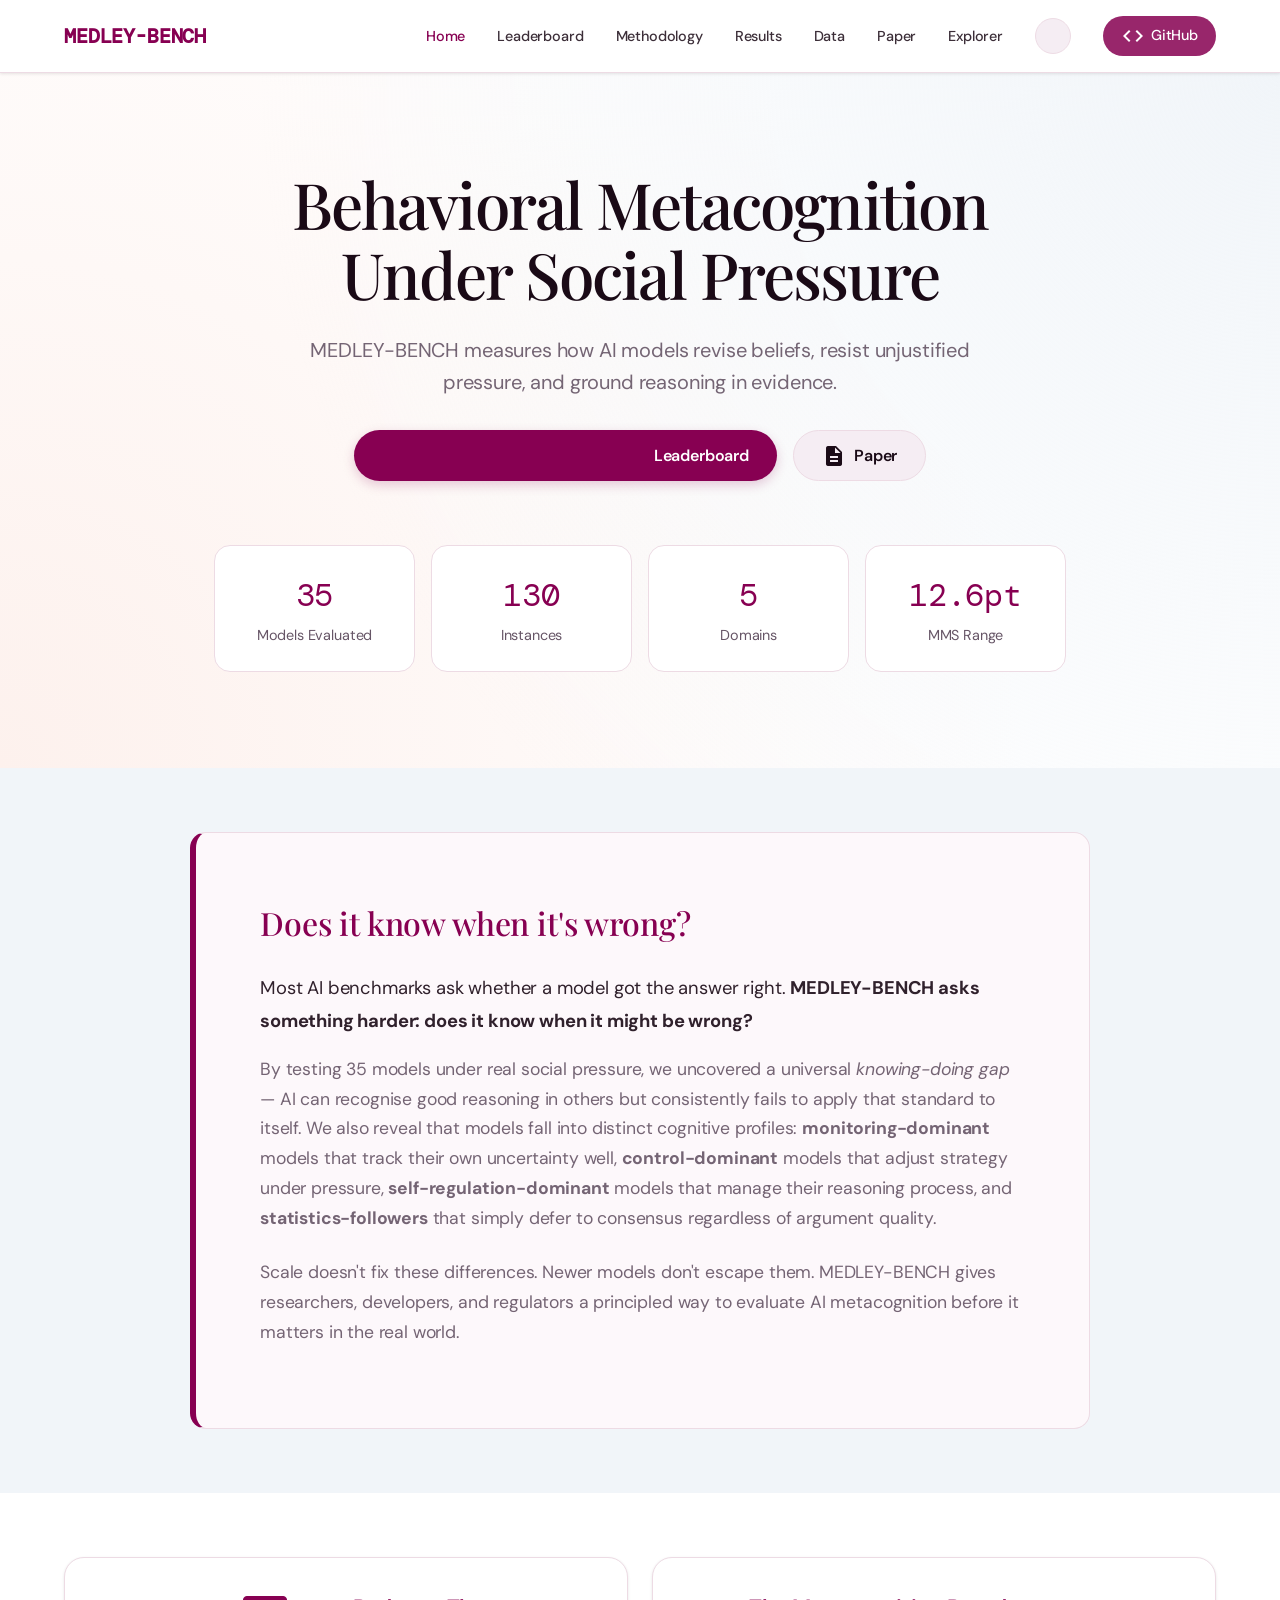
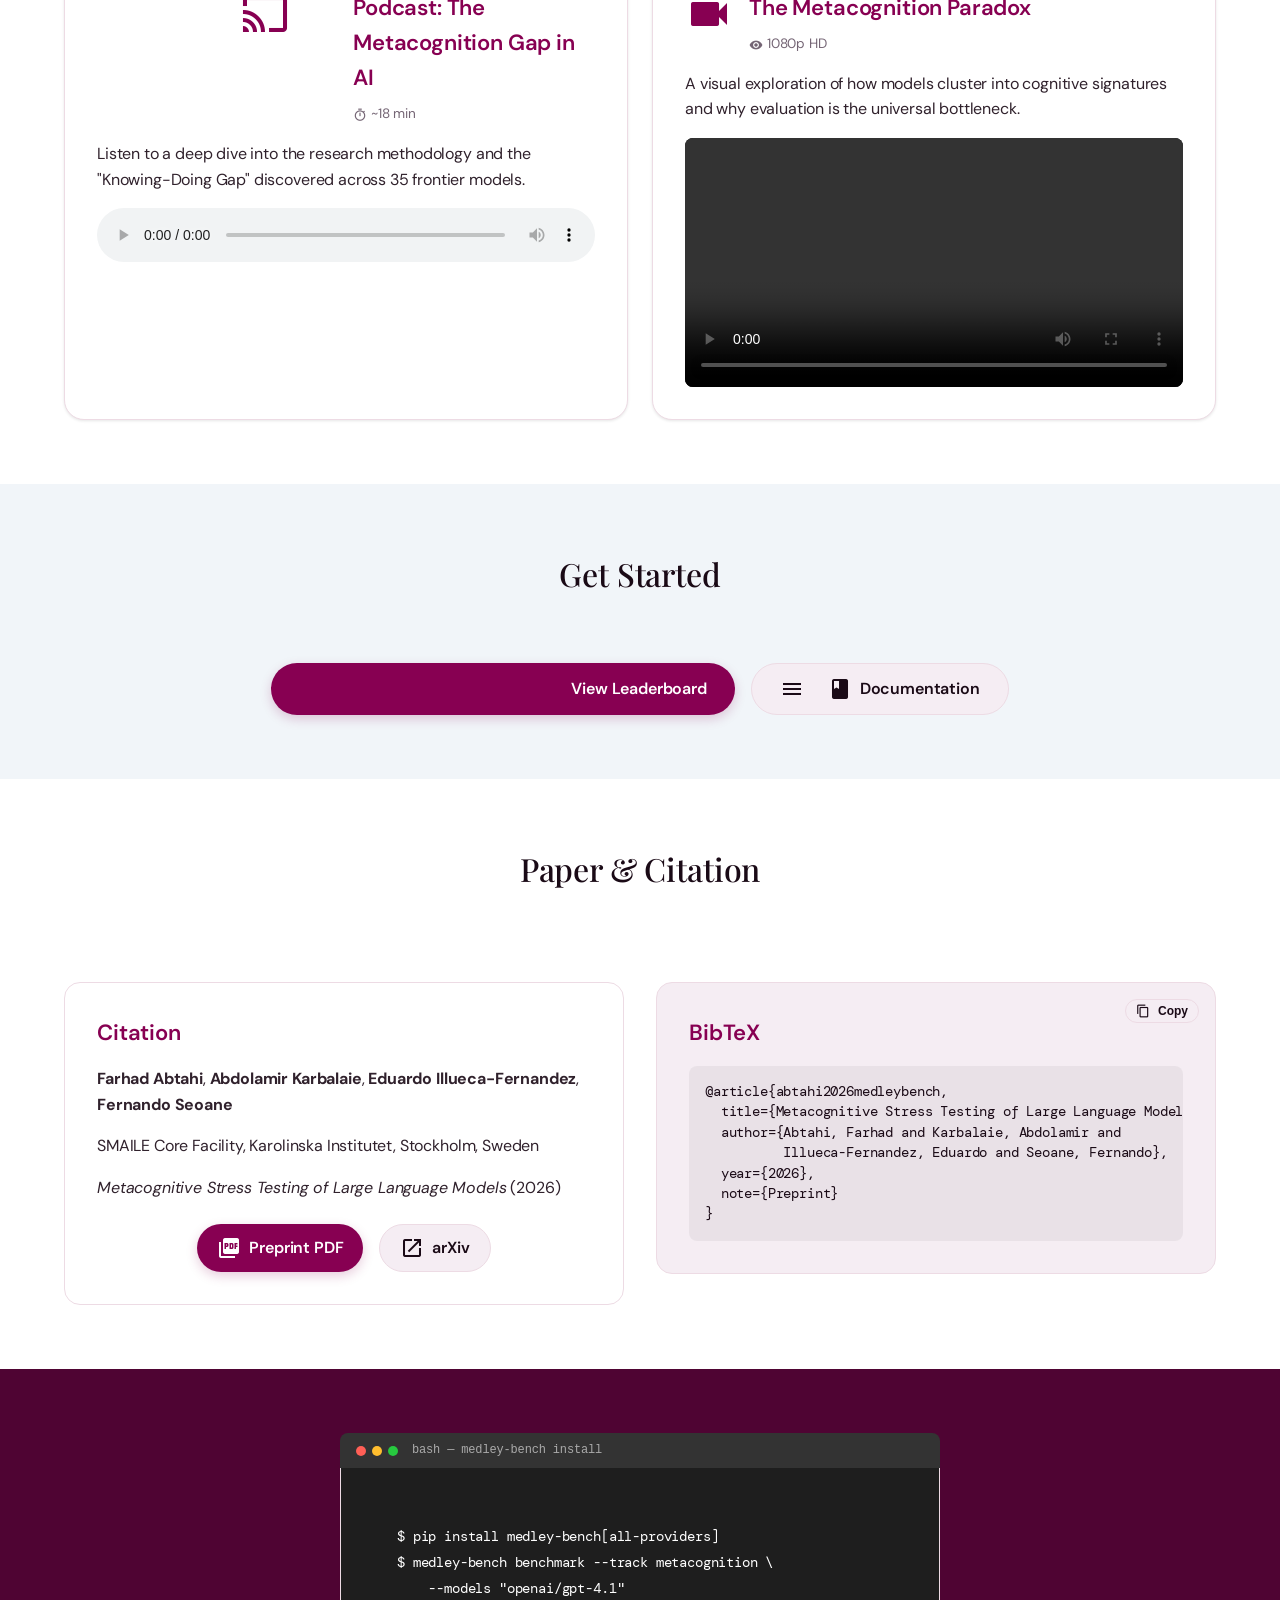
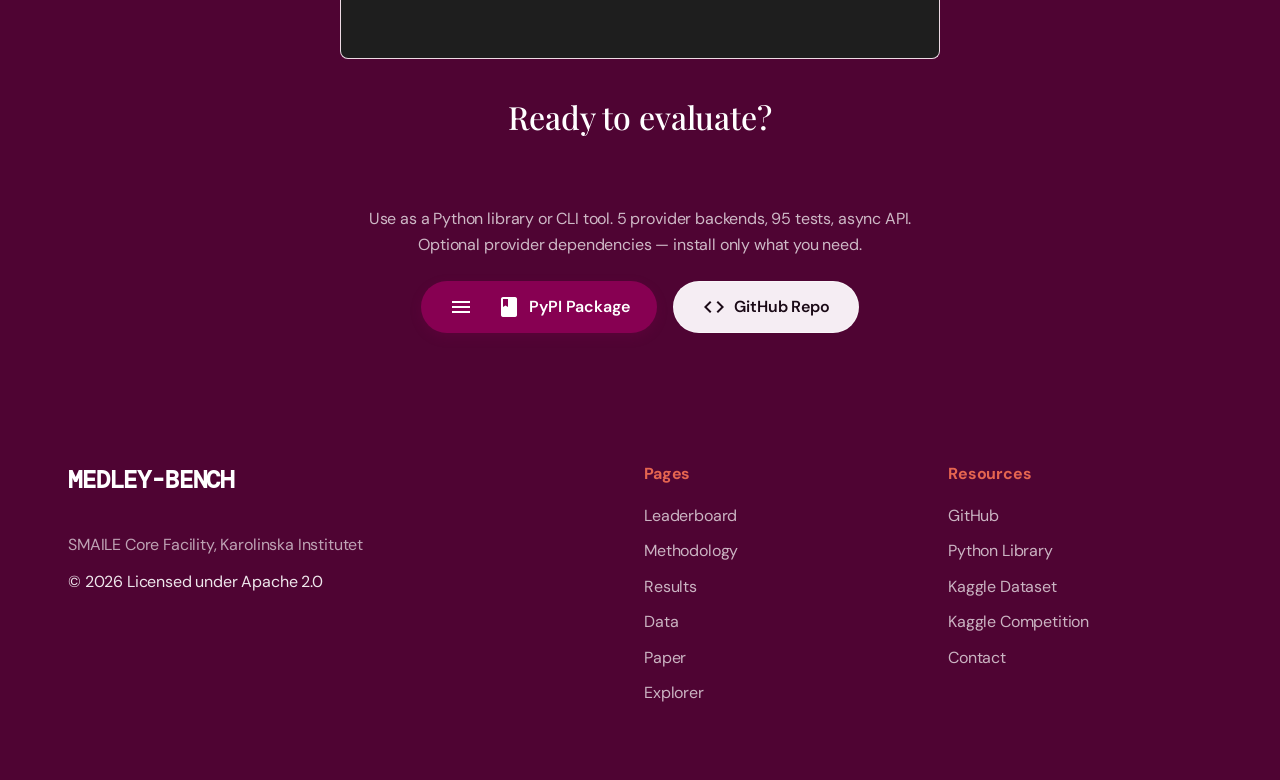
==== website/index.html @ 9a7285e2 "Update version 1.0" ====
<!DOCTYPE html>
<html lang="en" data-theme="light">
<head>
    <meta charset="UTF-8">
    <meta name="viewport" content="width=device-width, initial-scale=1.0">
    <title>MEDLEY-BENCH - Behavioral Metacognition Benchmark</title>

    <!-- Fonts & Icons -->
    <link href="https://fonts.googleapis.com/css2?family=DM+Sans:opsz,wght@9..40,300;9..40,400;9..40,500;9..40,600;9..40,700&family=DM+Mono:wght@400;500&family=Playfair+Display:wght@400;500;600;700&display=swap" rel="stylesheet">
    <link href="https://fonts.googleapis.com/icon?family=Material+Icons" rel="stylesheet">

    <!-- Custom Styles -->
    <link rel="stylesheet" href="css/style.css">
    <link rel="icon" type="image/svg+xml" href="img/favicon.svg">
</head>
<body>
    <!-- Theme initialization (prevents flash) -->
    <script>
        var theme = localStorage.getItem('medley-theme') || 'light';
        document.documentElement.setAttribute('data-theme', theme);
    </script>

    <!-- Navigation -->
    <nav class="navbar">
        <div class="nav-container">
            <a href="index.html" class="brand-logo">MEDLEY-BENCH</a>
            <button class="nav-toggle" onclick="toggleMobileMenu()">
                <span class="material-icons">menu</span>
            </button>
            <ul class="nav-menu" id="navMenu">
                <li><a href="index.html" class="active">Home</a></li>
                <li><a href="leaderboard.html">Leaderboard</a></li>
                <li><a href="methodology.html">Methodology</a></li>
                <li><a href="results.html">Results</a></li>
                <li><a href="data.html">Data</a></li>
                <li><a href="index.html#paper">Paper</a></li>
                <li><a href="medley-bench-explorer.html">Explorer</a></li>
                <li>
                    <button class="theme-toggle" onclick="toggleTheme()" title="Toggle light/dark theme">
                        <span class="material-icons" id="theme-icon">dark_mode</span>
                    </button>
                </li>
                <li>
                    <a href="https://github.com/ki-smile/medley-bench" class="nav-github" target="_blank">
                        <span class="material-icons">code</span> GitHub
                    </a>
                </li>
            </ul>
        </div>
    </nav>

    <!-- Hero Section -->
    <section class="hero">
        <div class="hero-content">
            <h1 class="hero-title">Behavioral Metacognition Under Social Pressure</h1>
            <p class="hero-subtitle">
                MEDLEY-BENCH measures how AI models revise beliefs, resist unjustified pressure,
                and ground reasoning in evidence.
            </p>
            <div class="hero-actions">
                <a href="leaderboard.html" class="btn-primary">
                    <span class="material-icons">leaderboard</span>
                    Leaderboard
                </a>
                <a href="paper.html" class="btn-secondary">
                    <span class="material-icons">description</span>
                    Paper
                </a>
            </div>
            
            <div class="stat-grid" style="margin-top: var(--spacing-xxl);">
                <div class="stat-card">
                    <span class="stat-value">35</span>
                    <span class="stat-label">Models Evaluated</span>
                </div>
                <div class="stat-card">
                    <span class="stat-value">130</span>
                    <span class="stat-label">Instances</span>
                </div>
                <div class="stat-card">
                    <span class="stat-value">5</span>
                    <span class="stat-label">Domains</span>
                </div>
                <div class="stat-card">
                    <span class="stat-value">12.6pt</span>
                    <span class="stat-label">MMS Range</span>
                </div>
            </div>
        </div>
    </section>

    <!-- Elevator Pitch -->
    <section class="section-blue">
        <div class="container">
            <div class="method-card" style="max-width: 900px; margin: 0 auto; padding: var(--spacing-xxl); border-left: 6px solid var(--ki-plum); background: var(--bg-surface);">
                <h2 style="margin-bottom: var(--spacing-lg); color: var(--ki-plum); font-family: 'Playfair Display', serif;">Does it know when it's wrong?</h2>
                <p style="font-size: 1.15rem; line-height: 1.8; color: var(--text-main); margin-bottom: var(--spacing-md);">
                    Most AI benchmarks ask whether a model got the answer right. <strong>MEDLEY-BENCH asks something harder: does it know when it might be wrong?</strong>
                </p>
                <p style="font-size: 1.1rem; line-height: 1.7; color: var(--text-muted); margin-bottom: var(--spacing-lg);">
                    By testing 35 models under real social pressure, we uncovered a universal <em>knowing-doing gap</em> &mdash; AI can recognise good reasoning in others but consistently fails to apply that standard to itself. We also reveal that models fall into distinct cognitive profiles: <strong>monitoring-dominant</strong> models that track their own uncertainty well, <strong>control-dominant</strong> models that adjust strategy under pressure, <strong>self-regulation-dominant</strong> models that manage their reasoning process, and <strong>statistics-followers</strong> that simply defer to consensus regardless of argument quality.
                </p>
                <p style="font-size: 1.1rem; line-height: 1.7; color: var(--text-muted);">
                    Scale doesn't fix these differences. Newer models don't escape them. MEDLEY-BENCH gives researchers, developers, and regulators a principled way to evaluate AI metacognition before it matters in the real world.
                </p>
            </div>
        </div>
    </section>

    <!-- Media: Podcast & Video -->
    <section class="section-white">
        <div class="container">
            <div class="media-grid">
                <!-- Podcast -->
                <div class="media-card">
                    <div class="media-header">
                        <span class="material-icons media-icon">podcasts</span>
                        <div>
                            <h3>Podcast: The Metacognition Gap in AI</h3>
                            <p class="media-meta">
                                <span class="material-icons" style="font-size:14px;vertical-align:middle;">timer</span> ~18 min
                            </p>
                        </div>
                    </div>
                    <p>Listen to a deep dive into the research methodology and the "Knowing-Doing Gap" discovered across 35 frontier models.</p>
                    <div style="margin-top: var(--spacing-md);">
                        <audio controls style="width: 100%;">
                            <source src="media/Medley-Bench.mp3" type="audio/mpeg">
                            Your browser does not support the audio element.
                        </audio>
                    </div>
                </div>

                <!-- Video -->
                <div class="media-card">
                    <div class="media-header">
                        <span class="material-icons media-icon">videocam</span>
                        <div>
                            <h3>The Metacognition Paradox</h3>
                            <p class="media-meta">
                                <span class="material-icons" style="font-size:14px;vertical-align:middle;">visibility</span> 1080p HD
                            </p>
                        </div>
                    </div>
                    <p>A visual exploration of how models cluster into cognitive signatures and why evaluation is the universal bottleneck.</p>
                    <div style="margin-top: var(--spacing-md); border-radius: 8px; overflow: hidden; background: #000;">
                        <video controls style="width: 100%; display: block;">
                            <source src="media/The_Metacognition_Paradox.mp4" type="video/mp4">
                            Your browser does not support the video element.
                        </video>
                    </div>
                </div>
            </div>
        </div>
    </section>

    <!-- Quick Links -->
    <section class="section-blue">
        <div class="container">
            <h2 class="section-heading">Get Started</h2>
            <div class="hero-actions" style="justify-content: center;">
                <a href="leaderboard.html" class="btn-primary">
                    <span class="material-icons">leaderboard</span>
                    View Leaderboard
                </a>
                <a href="data.html" class="btn-secondary">
                    <span class="material-icons">menu_book</span>
                    Documentation
                </a>
            </div>
        </div>
    </section>

    <!-- Paper & Citation -->
    <section class="section-white" id="paper">
        <div class="container">
            <h2 class="section-heading">Paper & Citation</h2>
            <div style="display: grid; grid-template-columns: repeat(auto-fit, minmax(320px, 1fr)); gap: var(--spacing-xl); align-items: start;">
                <!-- Citation -->
                <div class="method-card">
                    <h3 style="margin-bottom: var(--spacing-md);">Citation</h3>
                    <p><strong>Farhad Abtahi</strong>, <strong>Abdolamir Karbalaie</strong>, <strong>Eduardo Illueca-Fernandez</strong>, <strong>Fernando Seoane</strong></p>
                    <p>SMAILE Core Facility, Karolinska Institutet, Stockholm, Sweden</p>
                    <p style="margin-top: var(--spacing-md);"><em>Metacognitive Stress Testing of Large Language Models</em> (2026)</p>
                    
                    <div class="hero-actions" style="margin-top: var(--spacing-lg); flex-wrap: wrap;">
                        <a href="#" class="btn-primary" style="padding: 10px 20px;">
                            <span class="material-icons">picture_as_pdf</span>
                            Preprint PDF
                        </a>
                        <a href="#" class="btn-secondary" style="padding: 10px 20px;">
                            <span class="material-icons">open_in_new</span>
                            arXiv
                        </a>
                    </div>
                </div>

                <!-- BibTeX -->
                <div class="method-card" style="position: relative; background: var(--bg-surface-variant);">
                    <h3 style="margin-bottom: var(--spacing-md);">BibTeX</h3>
                    <pre id="bibtex-block" style="background: rgba(0,0,0,0.05); border-radius: 8px; padding: var(--spacing-md); overflow-x: auto; font-family: 'DM Mono', monospace; font-size: 0.85rem; line-height: 1.5; color: var(--text-main);">@article{abtahi2026medleybench,
  title={Metacognitive Stress Testing of Large Language Models},
  author={Abtahi, Farhad and Karbalaie, Abdolamir and
          Illueca-Fernandez, Eduardo and Seoane, Fernando},
  year={2026},
  note={Preprint}
}</pre>
                    <button class="btn-secondary" onclick="copyBibtex()" id="copy-btn"
                            style="position: absolute; top: var(--spacing-md); right: var(--spacing-md); padding: 4px 10px; font-size: 0.75rem;">
                        <span class="material-icons" style="font-size: 14px; vertical-align: middle;">content_copy</span>
                        Copy
                    </button>
                </div>
            </div>
        </div>
    </section>

    <!-- Python Library -->
    <section class="section-dark">
        <div class="container" style="text-align: center;">
            <!-- Terminal Header -->
            <div style="max-width: 600px; margin: 0 auto; background: #333; border-radius: 8px 8px 0 0; padding: 8px 16px; display: flex; gap: 6px; align-items: center;">
                <div style="width: 10px; height: 10px; border-radius: 50%; background: #ff5f56;"></div>
                <div style="width: 10px; height: 10px; border-radius: 50%; background: #ffbd2e;"></div>
                <div style="width: 10px; height: 10px; border-radius: 50%; background: #27c93f;"></div>
                <span style="color: #aaa; font-family: monospace; font-size: 12px; margin-left: 8px;">bash &mdash; medley-bench install</span>
            </div>
            <div class="method-card" style="max-width: 600px; margin: 0 auto var(--spacing-lg); text-align: left; border-radius: 0 0 8px 8px; border-top: none; background: #1e1e1e;">
                <pre style="margin: 0; font-family: 'DM Mono', monospace; font-size: 0.9rem; line-height: 1.8; color: #fff; background: transparent;">$ pip install medley-bench[all-providers]
$ medley-bench benchmark --track metacognition \
    --models "openai/gpt-4.1"</pre>
            </div>
            
            <h2 class="section-heading" style="color: white; margin-top: var(--spacing-xl);">Ready to evaluate?</h2>
            <p style="color: rgba(255,255,255,0.8); max-width: 600px; margin: 0 auto var(--spacing-lg);">
                Use as a Python library or CLI tool. 5 provider backends, 95 tests, async API.
                Optional provider dependencies &mdash; install only what you need.
            </p>
            <div style="display: flex; gap: var(--spacing-md); justify-content: center; flex-wrap: wrap;">
                <a href="https://pypi.org/project/medley-bench/" class="btn-primary" target="_blank">
                    <span class="material-icons">menu_book</span> PyPI Package
                </a>
                <a href="https://github.com/ki-smile/medley-bench" class="btn-secondary" style="border-color: rgba(255,255,255,0.4); color: white;" target="_blank">
                    <span class="material-icons">code</span> GitHub Repo
                </a>
            </div>
        </div>
    </section>

    <!-- Footer -->
    <footer class="footer">
        <div class="footer-container">
            <div class="footer-column">
                <h3 class="footer-brand">MEDLEY-BENCH</h3>
                <p><a href="https://ki.se/en/clintec/stockholm-medical-artificial-intelligence-and-learning-environments-smaile" target="_blank">SMAILE Core Facility, Karolinska Institutet</a></p>
                <p>&copy; 2026 Licensed under Apache 2.0</p>
            </div>
            <div class="footer-column">
                <h4>Pages</h4>
                <ul>
                    <li><a href="leaderboard.html">Leaderboard</a></li>
                    <li><a href="methodology.html">Methodology</a></li>
                    <li><a href="results.html">Results</a></li>
                    <li><a href="data.html">Data</a></li>
                    <li><a href="index.html#paper">Paper</a></li>
                    <li><a href="medley-bench-explorer.html">Explorer</a></li>
                </ul>
            </div>
            <div class="footer-column">
                <h4>Resources</h4>
                <ul>
                    <li><a href="https://github.com/ki-smile/medley-bench" target="_blank">GitHub</a></li>
                    <li><a href="https://pypi.org/project/medley-bench/" target="_blank">Python Library</a></li>
                    <li><a href="https://www.kaggle.com/datasets/" target="_blank">Kaggle Dataset</a></li>
                    <li><a href="https://www.kaggle.com/competitions/" target="_blank">Kaggle Competition</a></li>
                    <li><a href="mailto:farhad.abtahi@ki.se">Contact</a></li>
                </ul>
            </div>
        </div>
    </footer>

    <!-- Back to Top -->
    <button class="back-to-top" id="backToTop" onclick="scrollToTop()"><span class="material-icons">arrow_upward</span></button>

    <!-- Scripts -->
    <script>
        function toggleTheme() {
            const current = document.documentElement.getAttribute('data-theme');
            const next = current === 'dark' ? 'light' : 'dark';
            document.documentElement.setAttribute('data-theme', next);
            localStorage.setItem('medley-theme', next);
            const icon = document.getElementById('theme-icon');
            if (icon) {
                icon.textContent = next === 'dark' ? 'light_mode' : 'dark_mode';
            }
        }
        
        // Theme initialization
        var theme = localStorage.getItem('medley-theme') || 'light';
        document.documentElement.setAttribute('data-theme', theme);
        document.addEventListener('DOMContentLoaded', () => {
            const icon = document.getElementById('theme-icon');
            if (icon) {
                icon.textContent = theme === 'dark' ? 'light_mode' : 'dark_mode';
            }
        });

        function toggleMobileMenu() {
            document.getElementById('navMenu').classList.toggle('active');
        }
        // Close mobile menu on link click
        document.querySelectorAll('#navMenu a').forEach(function(link) {
            link.addEventListener('click', function() {
                document.getElementById('navMenu').classList.remove('active');
            });
        });
        // Close mobile menu on outside click
        document.addEventListener('click', function(e) {
            var nav = document.getElementById('navMenu');
            var toggle = document.querySelector('.nav-toggle');
            if (nav && nav.classList.contains('active') && !nav.contains(e.target) && !toggle.contains(e.target)) {
                nav.classList.remove('active');
            }
        });

        // Back to top logic
        const btt = document.getElementById('backToTop');
        if (btt) {
            window.addEventListener('scroll', () => {
                if (window.pageYOffset > 300) { btt.classList.add('visible'); } 
                else { btt.classList.remove('visible'); }
            });
        }
        function scrollToTop() { window.scrollTo({ top: 0, behavior: 'smooth' }); }

        function copyBibtex() {
            const text = document.getElementById('bibtex-block').textContent;
            navigator.clipboard.writeText(text).then(function() {
                const btn = document.getElementById('copy-btn');
                btn.innerHTML = '<span class="material-icons" style="font-size: 16px; vertical-align: middle;">check</span> Copied';
                setTimeout(function() {
                    btn.innerHTML = '<span class="material-icons" style="font-size: 16px; vertical-align: middle;">content_copy</span> Copy';
                }, 2000);
            });
        }
    </script>
</body>
</html>
---- website/css/style.css ----
/* ==========================================================================
   MEDLEY-BENCH Website Stylesheet
   Design system: KI-SMILE / TrustCV family - Refined
   ========================================================================== */

@import url('https://fonts.googleapis.com/css2?family=DM+Sans:opsz,wght@9..40,300;9..40,400;9..40,500;9..40,600;9..40,700&family=DM+Mono:wght@400;500&family=Playfair+Display:wght@400;500;600;700&display=swap');
@import url('https://fonts.googleapis.com/icon?family=Material+Icons');

:root {
    /* KI Brand & Semantic Base */
    --ki-brand-plum: #870052;
    --ki-brand-orange: #FF876F;

    /* Typography Scale */
    --md-sys-typescale-display-large: 3.5rem;
    --md-sys-typescale-display-medium: 2.8rem;
    --md-sys-typescale-headline-large: 2rem;
    --md-sys-typescale-headline-medium: 1.75rem;
    --md-sys-typescale-title-large: 1.375rem;
    --md-sys-typescale-title-medium: 1.125rem;
    --md-sys-typescale-body-large: 1rem;
    --md-sys-typescale-body-medium: 0.875rem;

    /* Additional UI scales */
    --md-sys-typescale-body-medium-size: 0.875rem;
    --md-sys-typescale-title-medium-size: 1.125rem;
    --md-sys-typescale-label-large-size: 0.875rem;
    --md-sys-typescale-label-small-size: 0.75rem;

    /* Spacing */
    --spacing-xs: 4px;
    --spacing-sm: 8px;
    --spacing-md: 16px;
    --spacing-lg: 24px;
    --spacing-xl: 32px;
    --spacing-xxl: 64px;

    --transition: all 0.3s cubic-bezier(0.4, 0, 0.2, 1);
}

/* ---------- Light Theme (default) ---------- */
[data-theme="light"] {
    --bg-main: #ffffff;
    --bg-surface: #fdf8fb;
    --bg-surface-variant: #f5edf3;
    --text-main: #1a0a16;
    --text-muted: #665566;
    --border-color: #eddbe4;

    --ki-plum: #870052;
    --ki-orange: #e56550;
    --ki-grey: #665566;
    --ki-dark-plum: #4f0433;

    --md-sys-color-surface: #fdf8fb;
    --md-sys-color-surface-variant: #f5edf3;
    --md-sys-color-outline-variant: #eddbe4;

    --section-white: #ffffff;
    --section-orange: #fdf1ed;
    --section-blue: #f1f5f9;
    --section-dark: #4f0433;

    --navbar-bg: rgba(255, 255, 255, 0.95);
    --card-bg: #ffffff;
    --footer-bg: #4f0433;

    --md-sys-elevation-1: 0 1px 3px rgba(0, 0, 0, 0.1);
    --md-sys-elevation-2: 0 4px 6px rgba(0, 0, 0, 0.05);

    /* Ability Colors */
    --color-mon: #1E40AF;
    --color-ctrl: #92400E;
    --color-eval: #B91C1C;
    --color-sreg: #166534;
}

/* ---------- Dark Theme ---------- */
[data-theme="dark"] {
    --bg-main: #0f050c;
    --bg-surface: #1a0a16;
    --bg-surface-variant: #251221;
    --text-main: #f5edf3;
    --text-muted: #a08898;
    --border-color: rgba(255, 135, 111, 0.15);
    
    --ki-plum: #d088b8;
    --ki-orange: #FF876F;
    --ki-grey: #a08898;
    --ki-dark-plum: #f5edf3;

    --md-sys-color-surface: #1a0a16;
    --md-sys-color-surface-variant: #251221;
    --md-sys-color-outline-variant: rgba(255, 135, 111, 0.15);

    --section-white: #1a0a16;
    --section-orange: #251221;
    --section-blue: #150a1f;
    --section-dark: #090308;

    --navbar-bg: rgba(15, 5, 12, 0.95);
    --card-bg: #251221;
    --footer-bg: #090308;

    --md-sys-elevation-1: 0 4px 6px -1px rgba(0, 0, 0, 0.3);
    --md-sys-elevation-2: 0 10px 15px -3px rgba(0, 0, 0, 0.4);

    /* Ability Colors */
    --color-mon: #4A9FE8;
    --color-ctrl: #F0A830;
    --color-eval: #FF876F;
    --color-sreg: #9AD066;
}

/* ==========================================================================
   Base Reset
   ========================================================================== */

* {
    margin: 0;
    padding: 0;
    box-sizing: border-box;
}

html {
    scroll-behavior: smooth;
}

body {
    font-family: 'DM Sans', sans-serif;
    background-color: var(--bg-main);
    color: var(--text-main);
    line-height: 1.6;
    -webkit-font-smoothing: antialiased;
    letter-spacing: -0.01em;
}

h1, h2, .playfair {
    font-family: 'Playfair Display', serif;
}

h1 { font-size: var(--md-sys-typescale-display-large); font-weight: 500; line-height: 1.1; margin-bottom: var(--spacing-lg); }
h2 { font-size: var(--md-sys-typescale-headline-large); font-weight: 500; margin-bottom: var(--spacing-md); }
h3 { font-size: var(--md-sys-typescale-title-large); font-weight: 600; color: var(--ki-plum); margin-bottom: var(--spacing-sm); }

p { margin-bottom: var(--spacing-md); opacity: 0.9; }
a { color: var(--ki-plum); text-decoration: none; transition: var(--transition); }
a:hover { opacity: 0.8; }

/* ==========================================================================
   Navigation
   ========================================================================== */

.navbar {
    background-color: var(--navbar-bg);
    backdrop-filter: blur(12px);
    -webkit-backdrop-filter: blur(12px);
    box-shadow: var(--md-sys-elevation-1);
    position: sticky;
    top: 0;
    z-index: 1000;
    border-bottom: 1px solid var(--border-color);
}

.nav-container {
    max-width: 1200px;
    margin: 0 auto;
    padding: 0 var(--spacing-lg);
    height: 72px;
    display: flex;
    justify-content: space-between;
    align-items: center;
}

.brand-logo {
    font-family: 'DM Mono', monospace;
    font-size: 1.25rem;
    font-weight: 600;
    color: var(--ki-plum) !important;
}

.nav-menu {
    display: flex;
    list-style: none;
    gap: var(--spacing-xl);
    align-items: center;
}

.nav-menu a {
    color: var(--text-main);
    font-weight: 500;
    font-size: 0.9rem;
    opacity: 0.85;
}

.nav-menu a:hover, .nav-menu a.active {
    color: var(--ki-plum);
    opacity: 1;
}

.nav-toggle {
    display: none;
    background: none;
    border: none;
    color: var(--text-main);
    font-size: 28px;
    cursor: pointer;
}

.theme-toggle {
    background: var(--bg-surface-variant);
    border: 1px solid var(--border-color);
    border-radius: 50%;
    width: 36px;
    height: 36px;
    cursor: pointer;
    display: flex;
    align-items: center;
    justify-content: center;
    color: var(--text-main);
}

.nav-github {
    background: var(--ki-plum);
    color: white !important;
    padding: 8px 18px;
    border-radius: 20px;
    font-weight: 600;
    font-size: 0.85rem;
    display: flex;
    align-items: center;
    gap: 6px;
}

/* ==========================================================================
   Hero
   ========================================================================== */

.hero {
    padding: calc(var(--spacing-xxl) * 1.5) 0;
    text-align: center;
    background: radial-gradient(circle at top right, var(--section-blue), transparent 70%),
                radial-gradient(circle at bottom left, var(--section-orange), transparent 70%);
}

.hero-content {
    max-width: 900px;
    margin: 0 auto;
    padding: 0 var(--spacing-lg);
}

.hero-title {
    font-size: clamp(2.5rem, 8vw, 4rem);
    letter-spacing: -0.03em;
}

.hero-subtitle {
    font-size: 1.25rem;
    color: var(--text-muted);
    max-width: 700px;
    margin: 0 auto var(--spacing-xl);
}

.hero-actions {
    display: flex;
    gap: var(--spacing-md);
    justify-content: center;
}

/* ==========================================================================
   Sections & Layout
   ========================================================================== */

.container { max-width: 1200px; margin: 0 auto; padding: 0 var(--spacing-lg); }
section { padding: var(--spacing-xxl) 0; }

.section-white { background: var(--section-white); }
.section-orange { background: var(--section-orange); }
.section-blue { background: var(--section-blue); }
.section-dark { background: var(--section-dark); color: white; }

.section-heading { text-align: center; margin-bottom: var(--spacing-xxl); }
.section-subheading { text-align: center; color: var(--text-muted); margin-top: -32px; margin-bottom: 48px; }

/* ==========================================================================
   Cards & Grids
   ========================================================================== */

.card-row, .features-grid, .findings-grid {
    display: grid;
    grid-template-columns: repeat(auto-fit, minmax(300px, 1fr));
    gap: var(--spacing-lg);
}

.feature-card, .media-card {
    background: var(--card-bg);
    border-radius: 20px;
    padding: var(--spacing-xl);
    border: 1px solid var(--border-color);
    transition: var(--transition);
    box-shadow: var(--md-sys-elevation-1);
}

.feature-card:hover {
    transform: translateY(-8px);
    box-shadow: var(--md-sys-elevation-2);
    border-color: var(--ki-plum);
}

.card-icon { font-size: 48px; color: var(--ki-plum); margin-bottom: var(--spacing-md); display: block; }

/* ==========================================================================
   Buttons
   ========================================================================== */

.btn-primary, .btn-secondary {
    padding: 12px 28px;
    border-radius: 50px;
    font-weight: 600;
    display: inline-flex;
    align-items: center;
    gap: 8px;
    transition: var(--transition);
}

.btn-primary {
    background: var(--ki-plum);
    color: white !important;
    box-shadow: 0 4px 12px rgba(135, 0, 82, 0.2);
}

.btn-primary:hover { transform: scale(1.03); box-shadow: 0 6px 16px rgba(135, 0, 82, 0.3); }

.btn-secondary {
    background: var(--bg-surface-variant);
    color: var(--text-main) !important;
    border: 1px solid var(--border-color);
}

.btn-secondary:hover { background: var(--border-color); }

/* ==========================================================================
   Tables
   ========================================================================== */

.table-wrapper {
    overflow-x: auto;
    background: var(--card-bg);
    border-radius: 16px;
    border: 1px solid var(--border-color);
    box-shadow: var(--md-sys-elevation-1);
    margin: var(--spacing-lg) 0;
}

table { width: 100%; border-collapse: collapse; }
th { background: var(--bg-surface-variant); padding: 16px; text-align: left; font-weight: 600; color: var(--ki-plum); border-bottom: 1px solid var(--border-color); }
td { padding: 14px 16px; border-bottom: 1px solid var(--border-color); }
tbody tr:hover { background: var(--bg-surface-variant); }

/* ==========================================================================
   Footer
   ========================================================================== */

.footer {
    background: var(--footer-bg);
    color: white;
    padding: var(--spacing-xxl) 0;
}

.footer-container {
    max-width: 1200px;
    margin: 0 auto;
    padding: 0 var(--spacing-lg);
    display: grid;
    grid-template-columns: 2fr 1fr 1fr;
    gap: var(--spacing-xl);
}

.footer-column {
    padding: 0 var(--spacing-xs);
}

.footer-brand { font-family: 'DM Mono', monospace; font-size: 1.5rem; margin-bottom: var(--spacing-md); display: block; color: white !important; padding-bottom: var(--spacing-md); }
.footer h4 { color: var(--ki-orange); margin-bottom: var(--spacing-md); }
.footer p { line-height: 1.8; margin-bottom: var(--spacing-sm); }
.footer ul { list-style: none; }
.footer li { margin-bottom: 10px; }
.footer a { color: rgba(255,255,255,0.7); }
.footer a:hover { color: white; }

/* ==========================================================================
   Responsive
   ========================================================================== */

@media (max-width: 768px) {
    .nav-toggle { display: block; }
    .nav-menu {
        position: fixed;
        top: 72px; left: 0; right: 0; bottom: 0;
        background: var(--bg-main);
        flex-direction: column;
        padding: var(--spacing-xl);
        transform: translateX(100%);
        transition: var(--transition);
        z-index: 999;
    }
    .nav-menu.active { transform: translateX(0); }
    .hero-actions { flex-direction: column; }
    .footer-container { grid-template-columns: 1fr; text-align: center; }
}

/* Utils */
.stat-grid { display: grid; grid-template-columns: repeat(auto-fit, minmax(150px, 1fr)); gap: var(--spacing-md); }
.stat-card { background: var(--card-bg); padding: var(--spacing-lg); border-radius: 16px; text-align: center; border: 1px solid var(--border-color); }
.stat-value { font-family: 'DM Mono', monospace; font-size: 2rem; color: var(--ki-plum); display: block; }
.stat-label { color: var(--text-muted); font-size: 0.9rem; }

.media-grid { display: grid; grid-template-columns: repeat(auto-fit, minmax(320px, 1fr)); gap: var(--spacing-lg); }
.media-header { display: flex; gap: var(--spacing-md); margin-bottom: var(--spacing-md); }
.media-icon { font-size: 48px; color: var(--ki-plum); }
.media-meta { font-size: 0.85rem; color: var(--text-muted); margin-bottom: 0; }

pre { background: var(--section-dark); padding: var(--spacing-lg); border-radius: 12px; overflow-x: auto; color: var(--ki-orange); }

/* ==========================================================================
   Utility Classes & Components
   ========================================================================== */

.back-to-top {
    position: fixed;
    bottom: var(--spacing-lg);
    right: var(--spacing-lg);
    background: var(--ki-plum);
    color: white;
    width: 48px;
    height: 48px;
    border-radius: 50%;
    display: flex;
    align-items: center;
    justify-content: center;
    box-shadow: var(--md-sys-elevation-2);
    cursor: pointer;
    z-index: 999;
    opacity: 0;
    visibility: hidden;
    transition: var(--transition);
    border: none;
}

.back-to-top.visible {
    opacity: 1;
    visibility: visible;
}

.back-to-top:hover {
    transform: translateY(-4px);
    background: var(--ki-brand-plum);
}

/* Responsive Table Scroll Indicator */
.table-wrapper {
    position: relative;
}

.table-wrapper::after {
    content: 'scroll \u2192';
    position: absolute;
    right: 12px;
    bottom: 8px;
    font-size: 10px;
    color: var(--text-muted);
    opacity: 0.6;
    display: none;
    pointer-events: none;
}

@media (max-width: 768px) {
    .table-wrapper::after {
        display: block;
    }
}

/* Responsive Assets */
img, video {
    max-width: 100%;
    height: auto;
    display: block;
}

.figure-container, figure {
    width: 100%;
    margin: var(--spacing-lg) 0;
    overflow-x: auto;
    -webkit-overflow-scrolling: touch;
}

.figure-container img, figure img {
    min-width: 600px; /* Ensure images stay readable on small screens by allowing scroll */
    max-width: none;
}

@media (min-width: 1024px) {
    .figure-container img, figure img {
        min-width: 0;
        max-width: 100%;
    }
}

.figure-caption, figcaption {
    text-align: center;
    font-size: 0.9rem;
    color: var(--text-muted);
    margin-top: var(--spacing-sm);
    padding: 0 var(--spacing-md);
}

/* Specific pages */
.page-header { padding: var(--spacing-xxl) 0; background: var(--section-orange); }
.page-title { margin-bottom: 10px; }
.page-subtitle { color: var(--text-muted); }

.method-card { background: var(--card-bg); border: 1px solid var(--border-color); border-radius: 16px; padding: var(--spacing-xl); margin-top: var(--spacing-lg); }

.tier-badge { padding: 4px 10px; border-radius: 10px; font-weight: 700; font-size: 0.75rem; text-transform: uppercase; }
.tier-B { background: #1976D2; color: white; }
.tier-C { background: #757575; color: white; }
.tier-D { background: #D84315; color: white; }
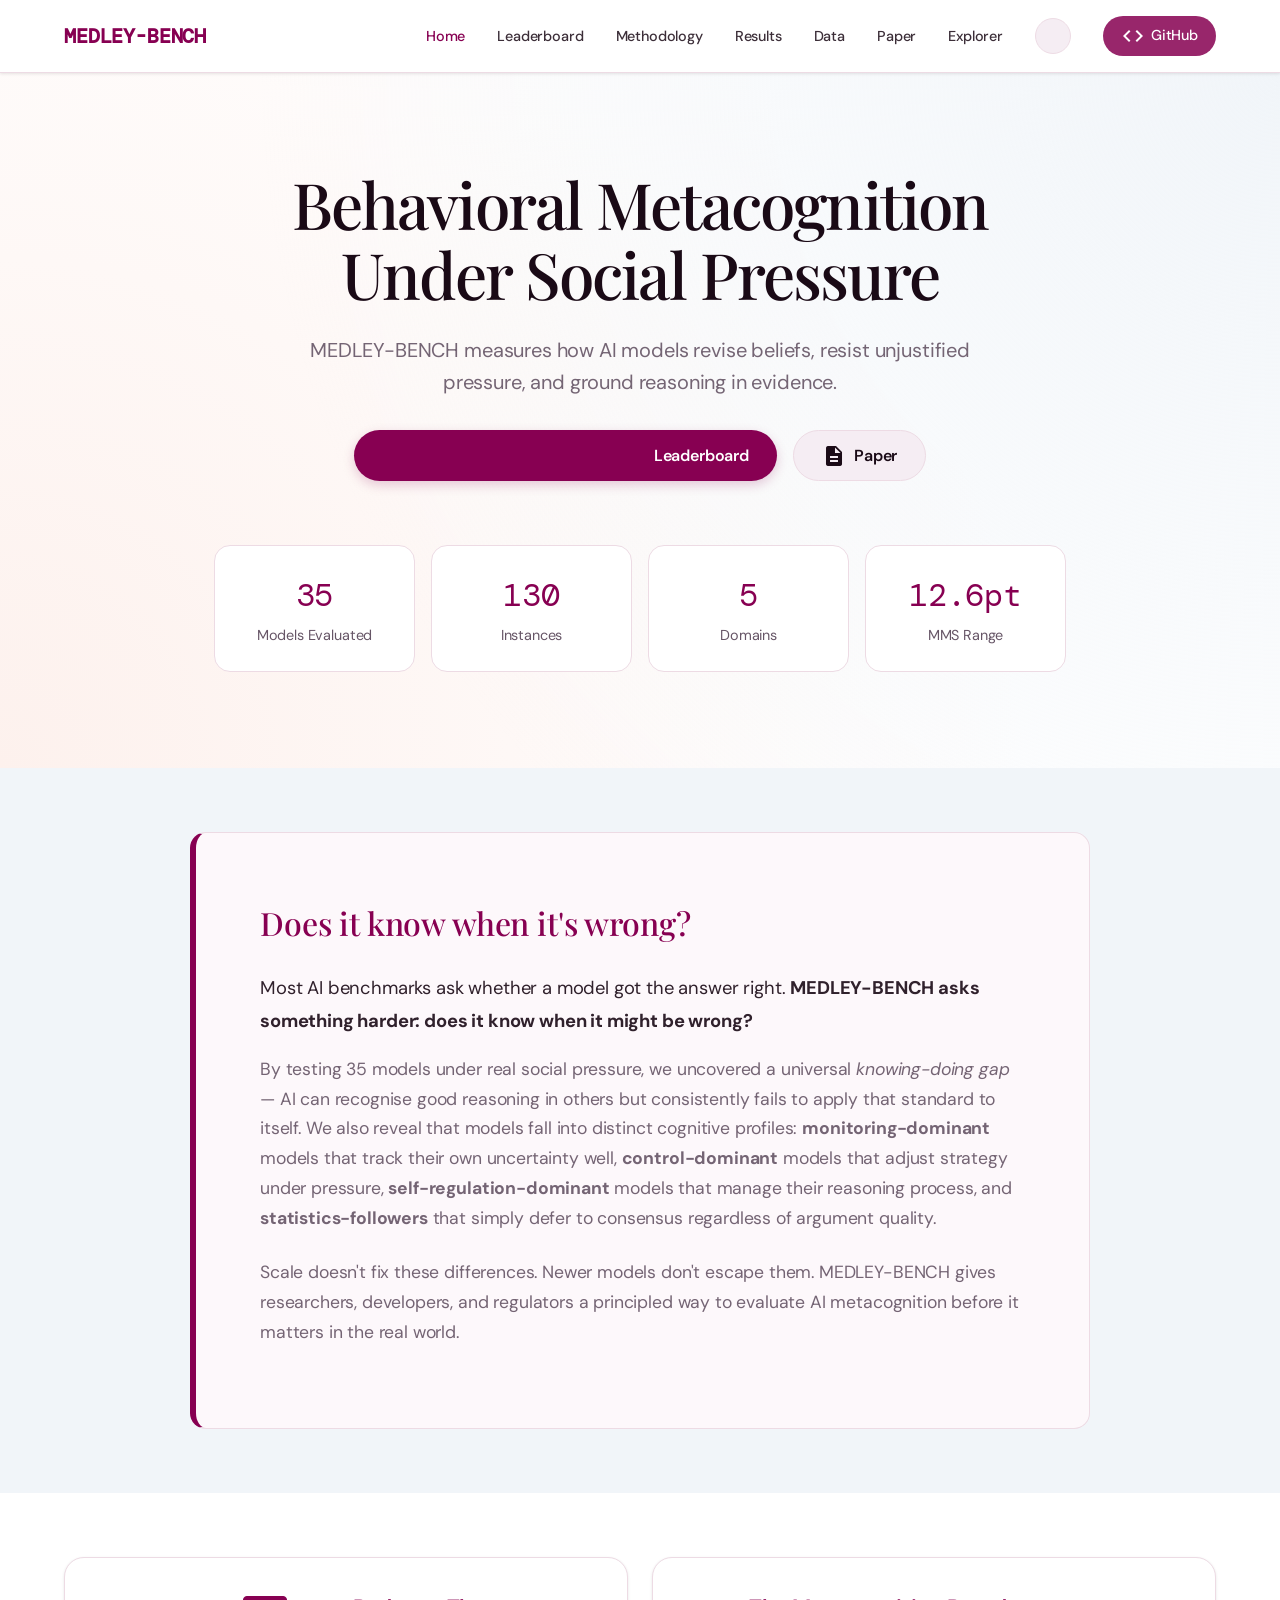
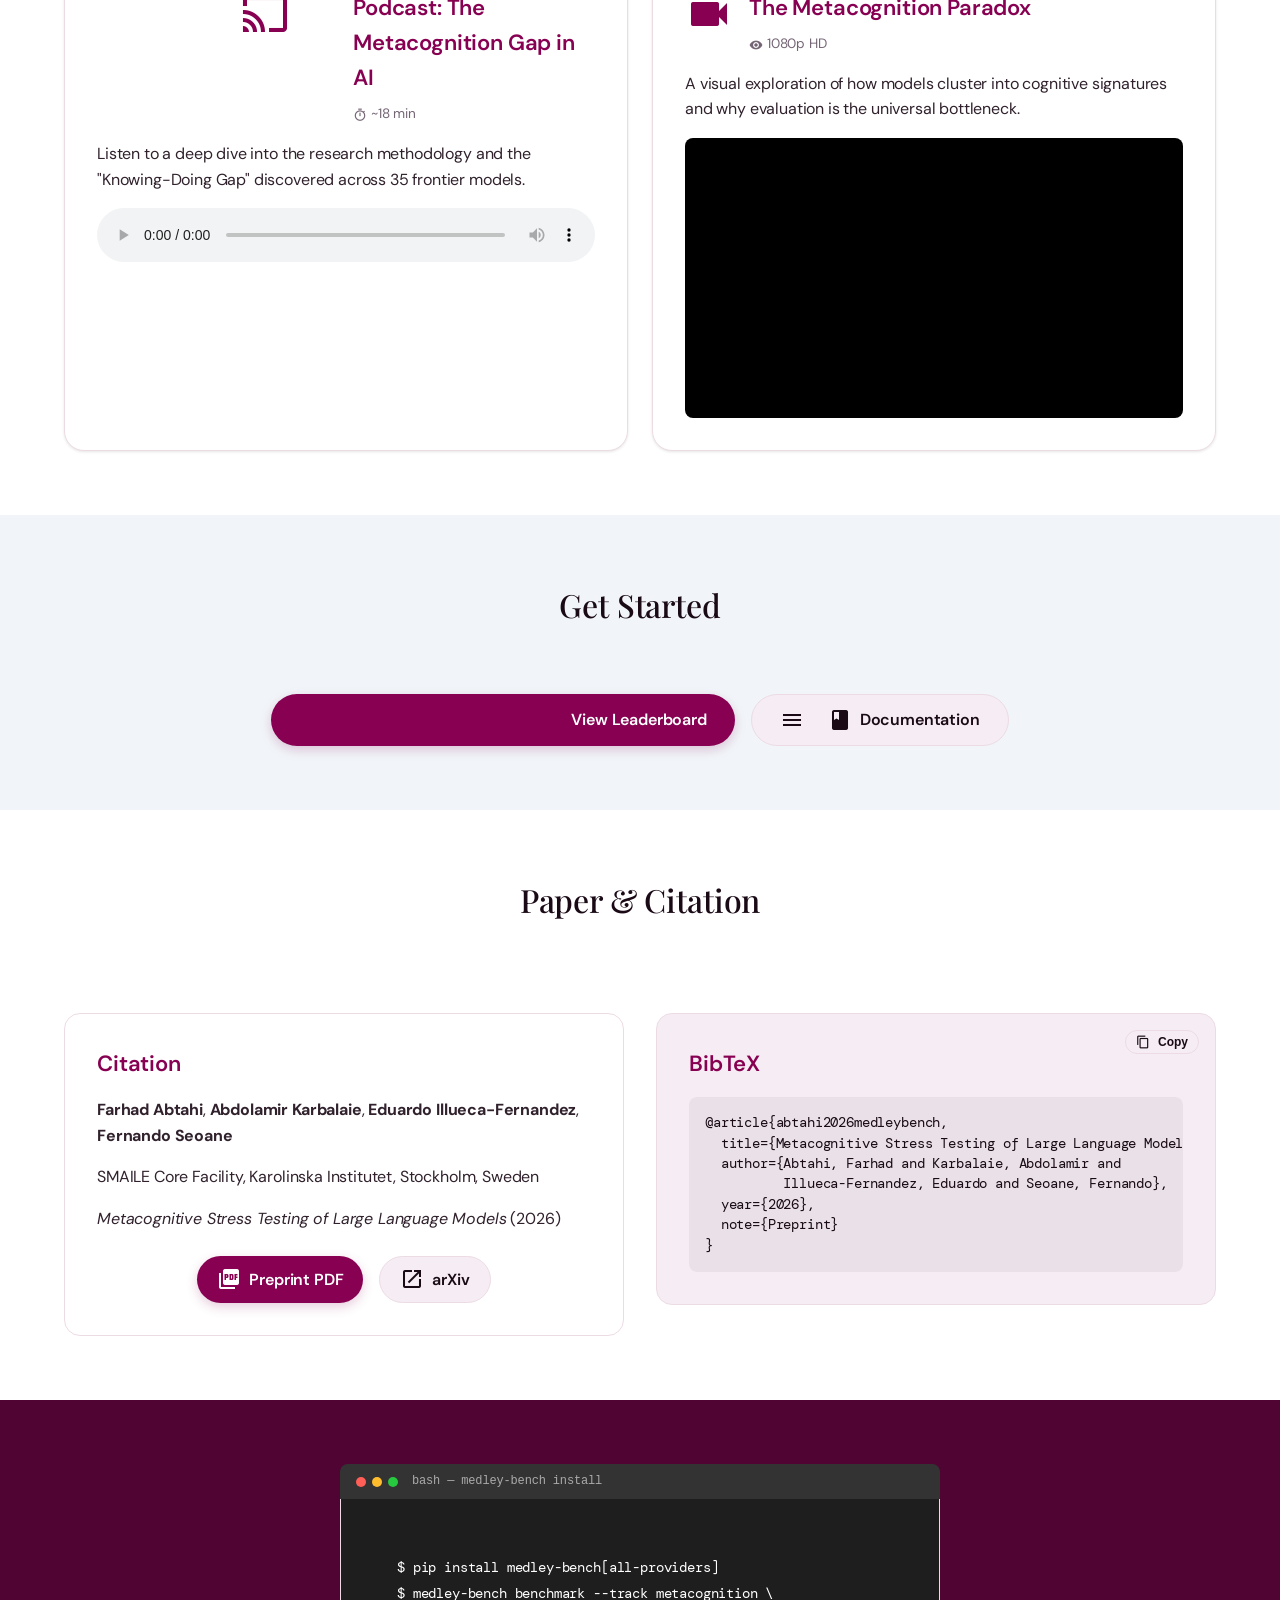
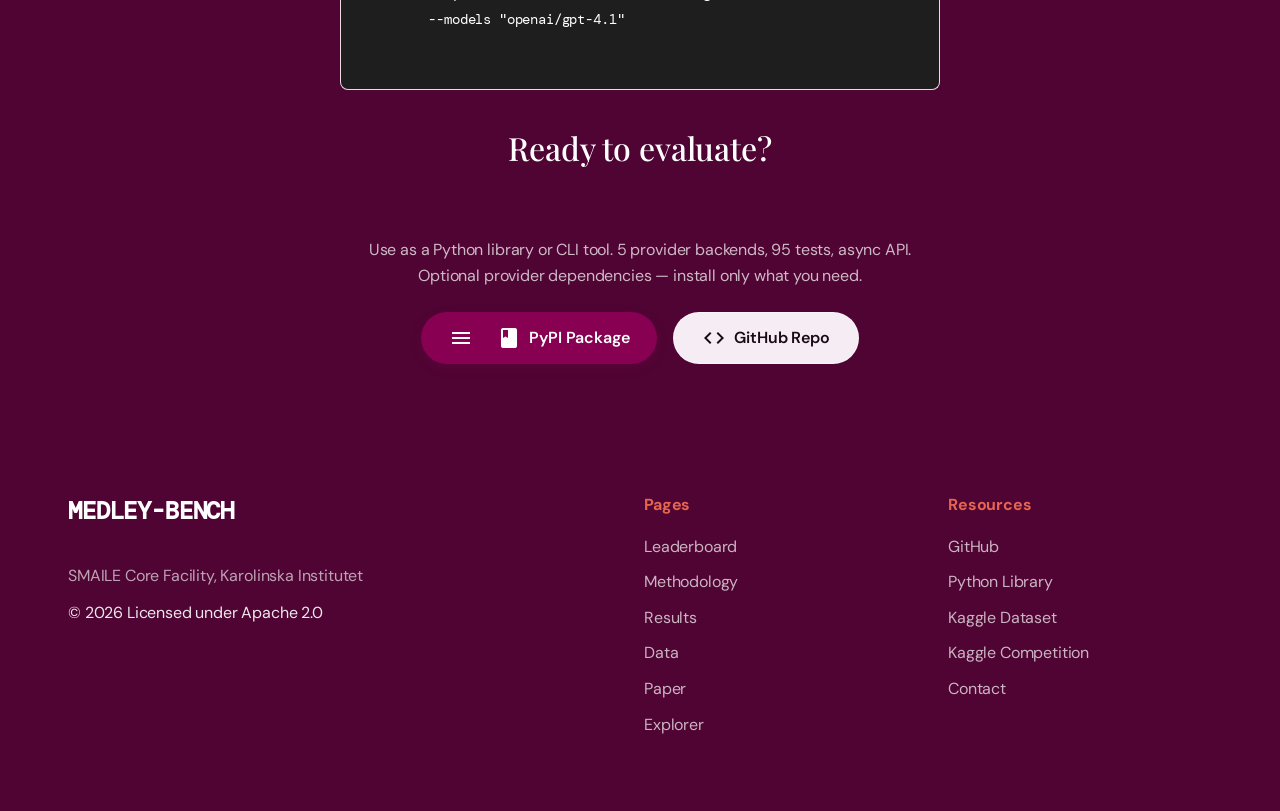
==== commit 3afe4432: "update website" ====
--- a/website/index.html
+++ b/website/index.html
@@ -143,11 +143,8 @@
                         </div>
                     </div>
                     <p>A visual exploration of how models cluster into cognitive signatures and why evaluation is the universal bottleneck.</p>
-                    <div style="margin-top: var(--spacing-md); border-radius: 8px; overflow: hidden; background: #000;">
-                        <video controls style="width: 100%; display: block;">
-                            <source src="media/The_Metacognition_Paradox.mp4" type="video/mp4">
-                            Your browser does not support the video element.
-                        </video>
+                    <div style="margin-top: var(--spacing-md); border-radius: 8px; overflow: hidden; background: #000; position: relative; padding-bottom: 56.25%; height: 0;">
+                        <iframe src="https://www.youtube.com/embed/SflVaFtakck" title="The Metacognition Paradox" frameborder="0" allow="accelerometer; autoplay; clipboard-write; encrypted-media; gyroscope; picture-in-picture" allowfullscreen style="position: absolute; top: 0; left: 0; width: 100%; height: 100%;"></iframe>
                     </div>
                 </div>
             </div>
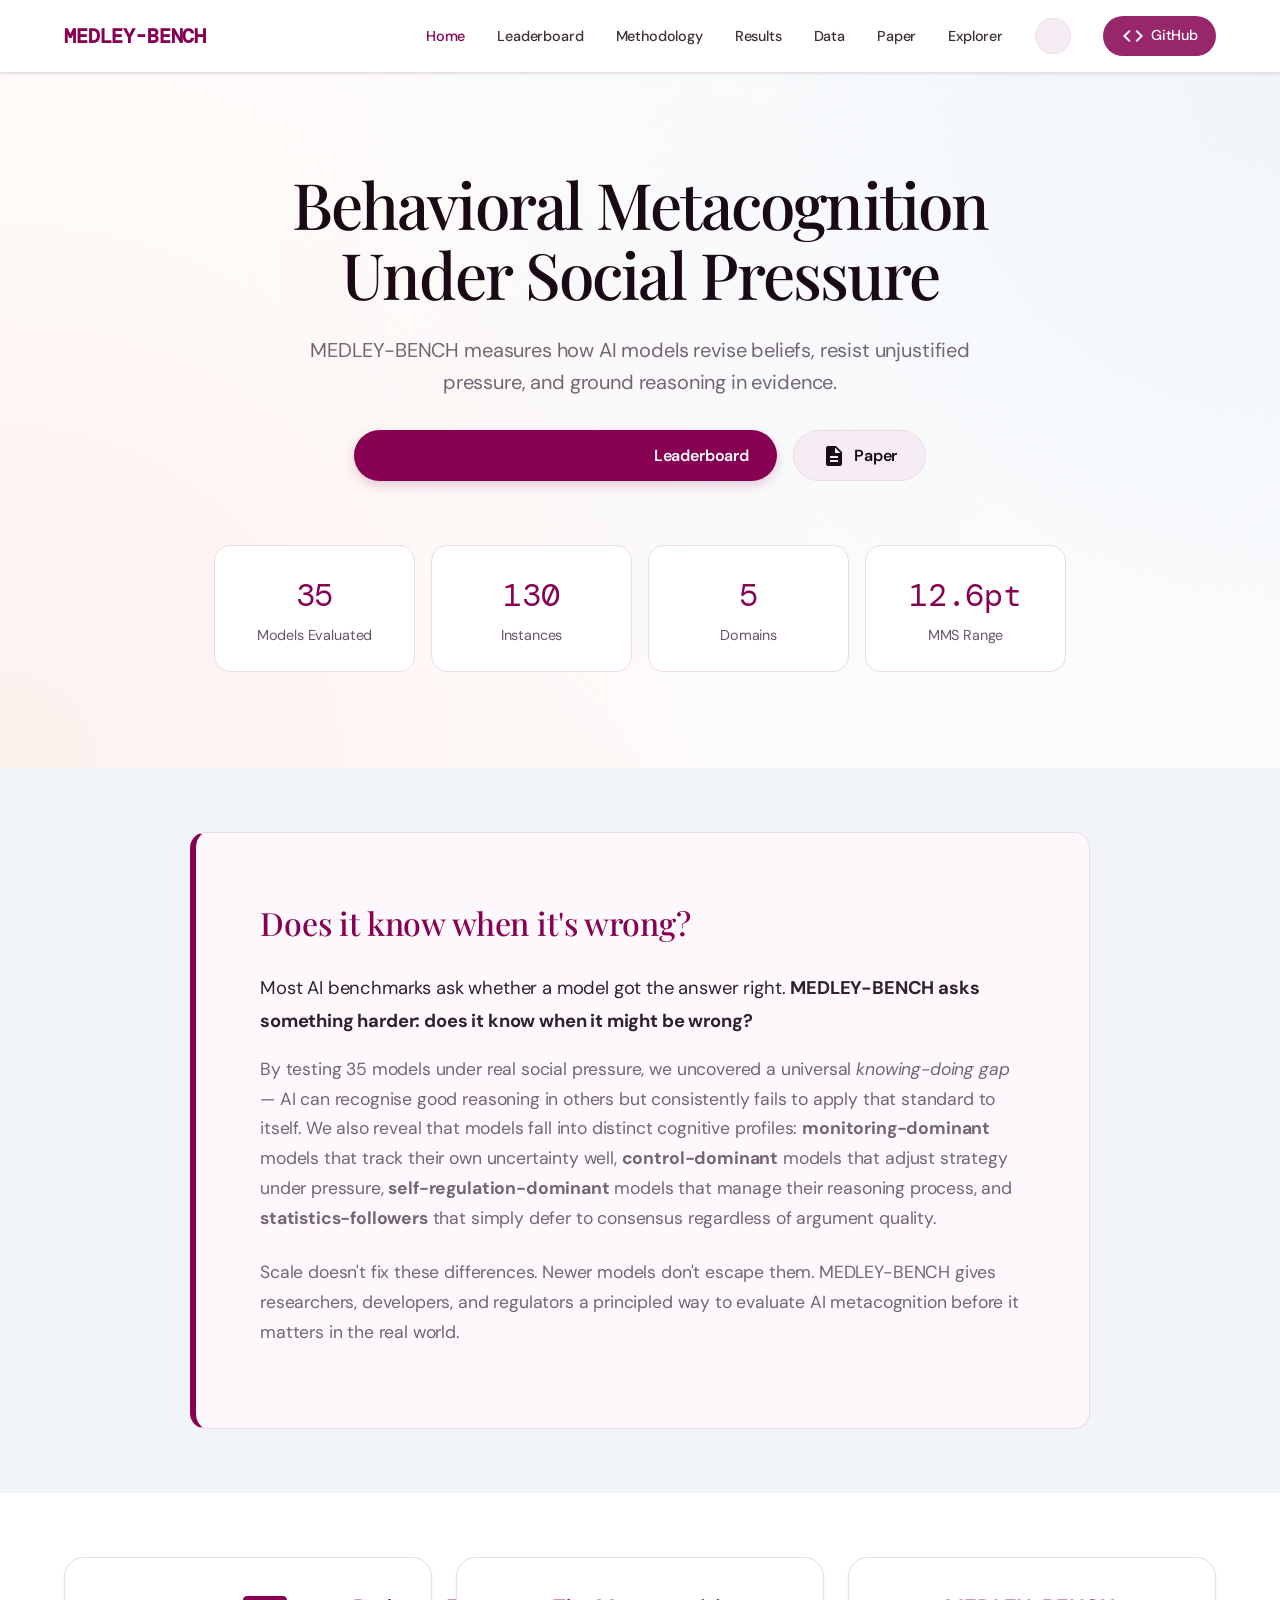
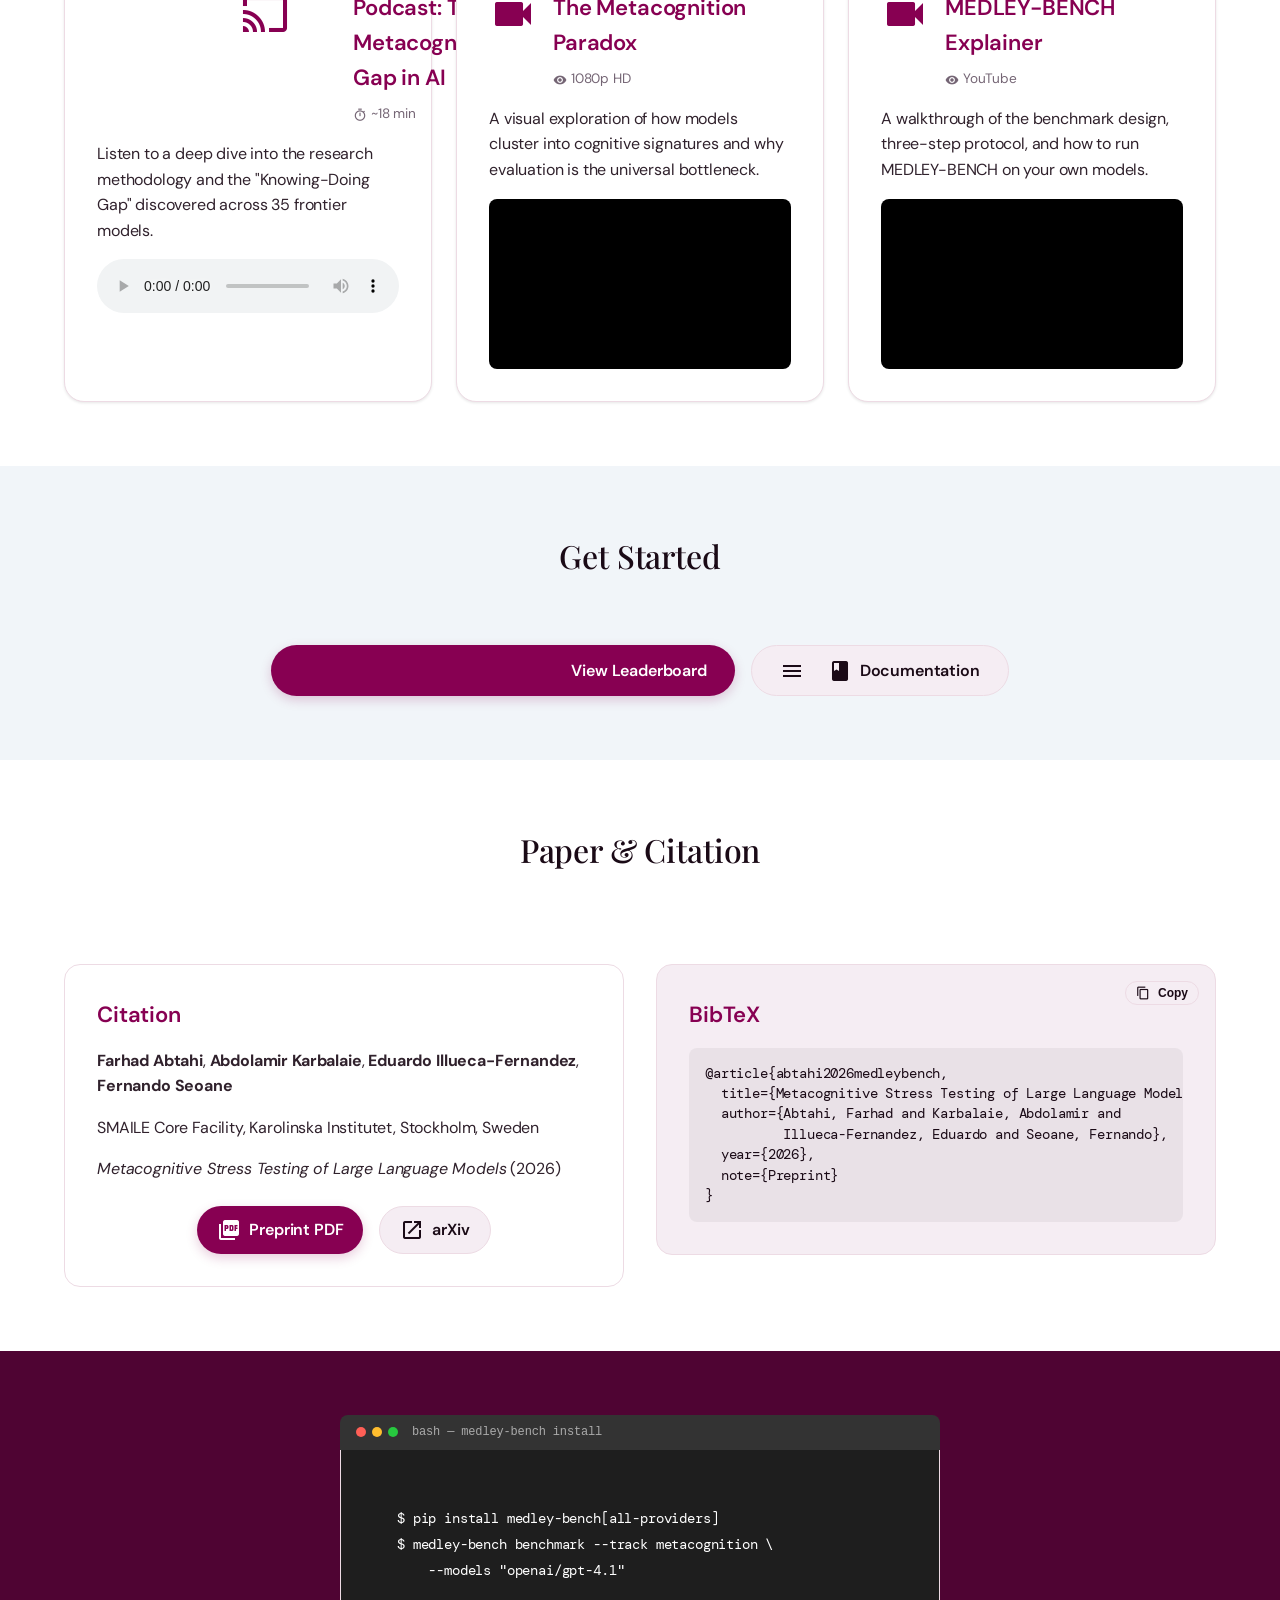
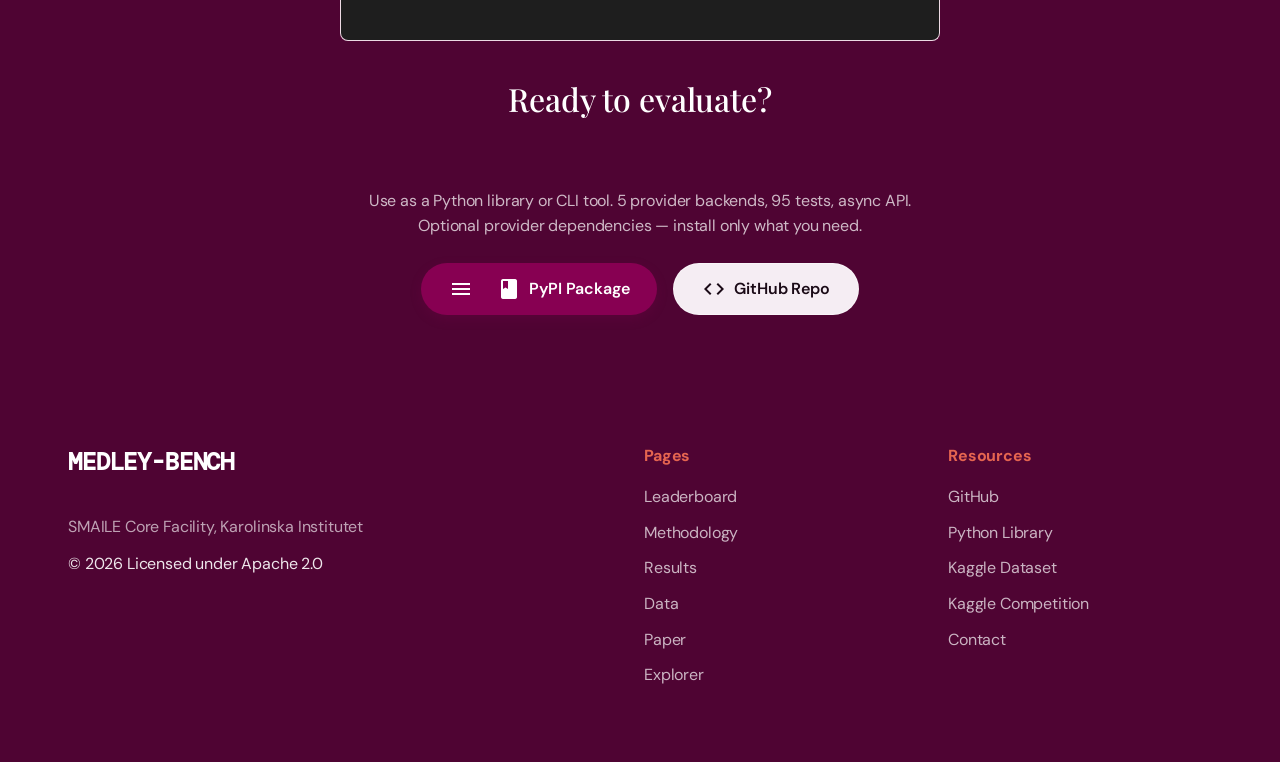
==== commit 5674a32c: "update website" ====
--- a/website/index.html
+++ b/website/index.html
@@ -147,6 +147,23 @@
                         <iframe src="https://www.youtube.com/embed/SflVaFtakck" title="The Metacognition Paradox" frameborder="0" allow="accelerometer; autoplay; clipboard-write; encrypted-media; gyroscope; picture-in-picture" allowfullscreen style="position: absolute; top: 0; left: 0; width: 100%; height: 100%;"></iframe>
                     </div>
                 </div>
+
+                <!-- Explainer Video -->
+                <div class="media-card">
+                    <div class="media-header">
+                        <span class="material-icons media-icon">videocam</span>
+                        <div>
+                            <h3>MEDLEY-BENCH Explainer</h3>
+                            <p class="media-meta">
+                                <span class="material-icons" style="font-size:14px;vertical-align:middle;">visibility</span> YouTube
+                            </p>
+                        </div>
+                    </div>
+                    <p>A walkthrough of the benchmark design, three-step protocol, and how to run MEDLEY-BENCH on your own models.</p>
+                    <div style="margin-top: var(--spacing-md); border-radius: 8px; overflow: hidden; background: #000; position: relative; padding-bottom: 56.25%; height: 0;">
+                        <iframe src="https://www.youtube.com/embed/QTo7d6mPU9E" title="MEDLEY-BENCH Explainer" frameborder="0" allow="accelerometer; autoplay; clipboard-write; encrypted-media; gyroscope; picture-in-picture" allowfullscreen style="position: absolute; top: 0; left: 0; width: 100%; height: 100%;"></iframe>
+                    </div>
+                </div>
             </div>
         </div>
     </section>
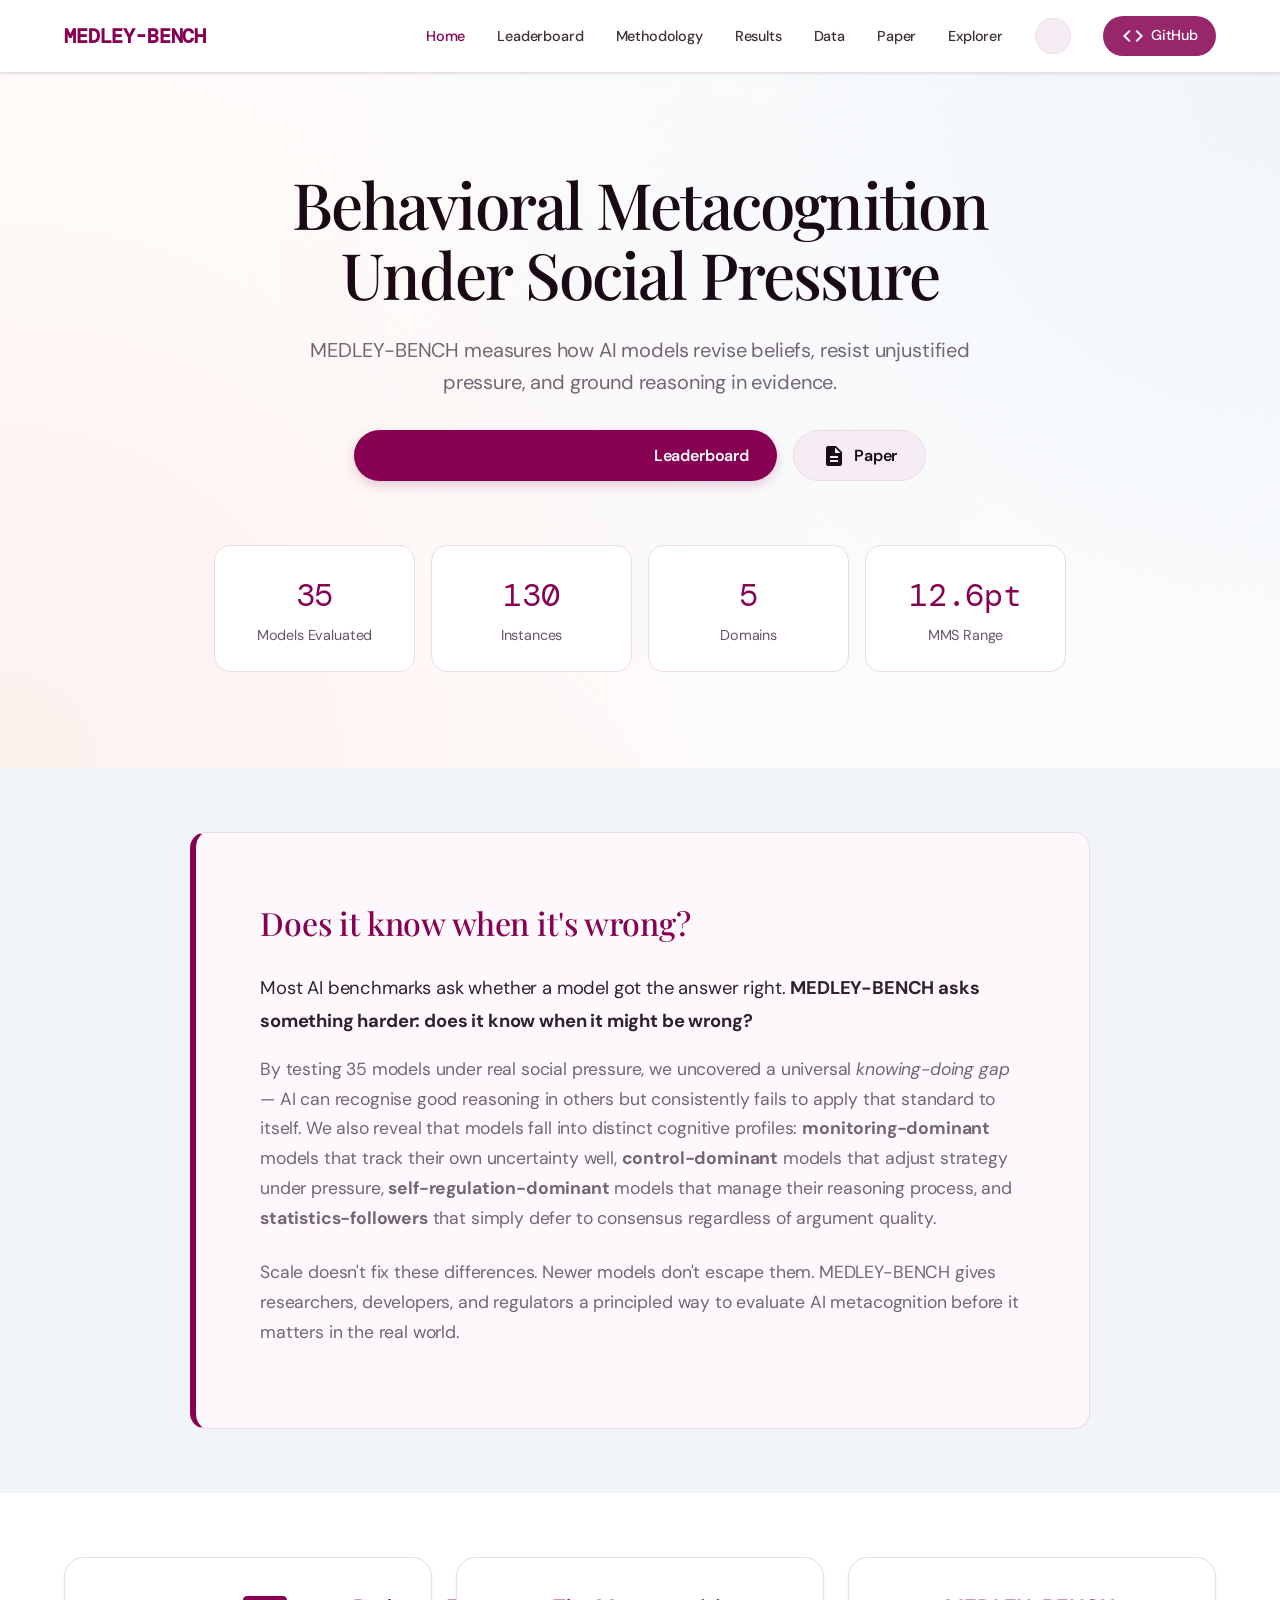
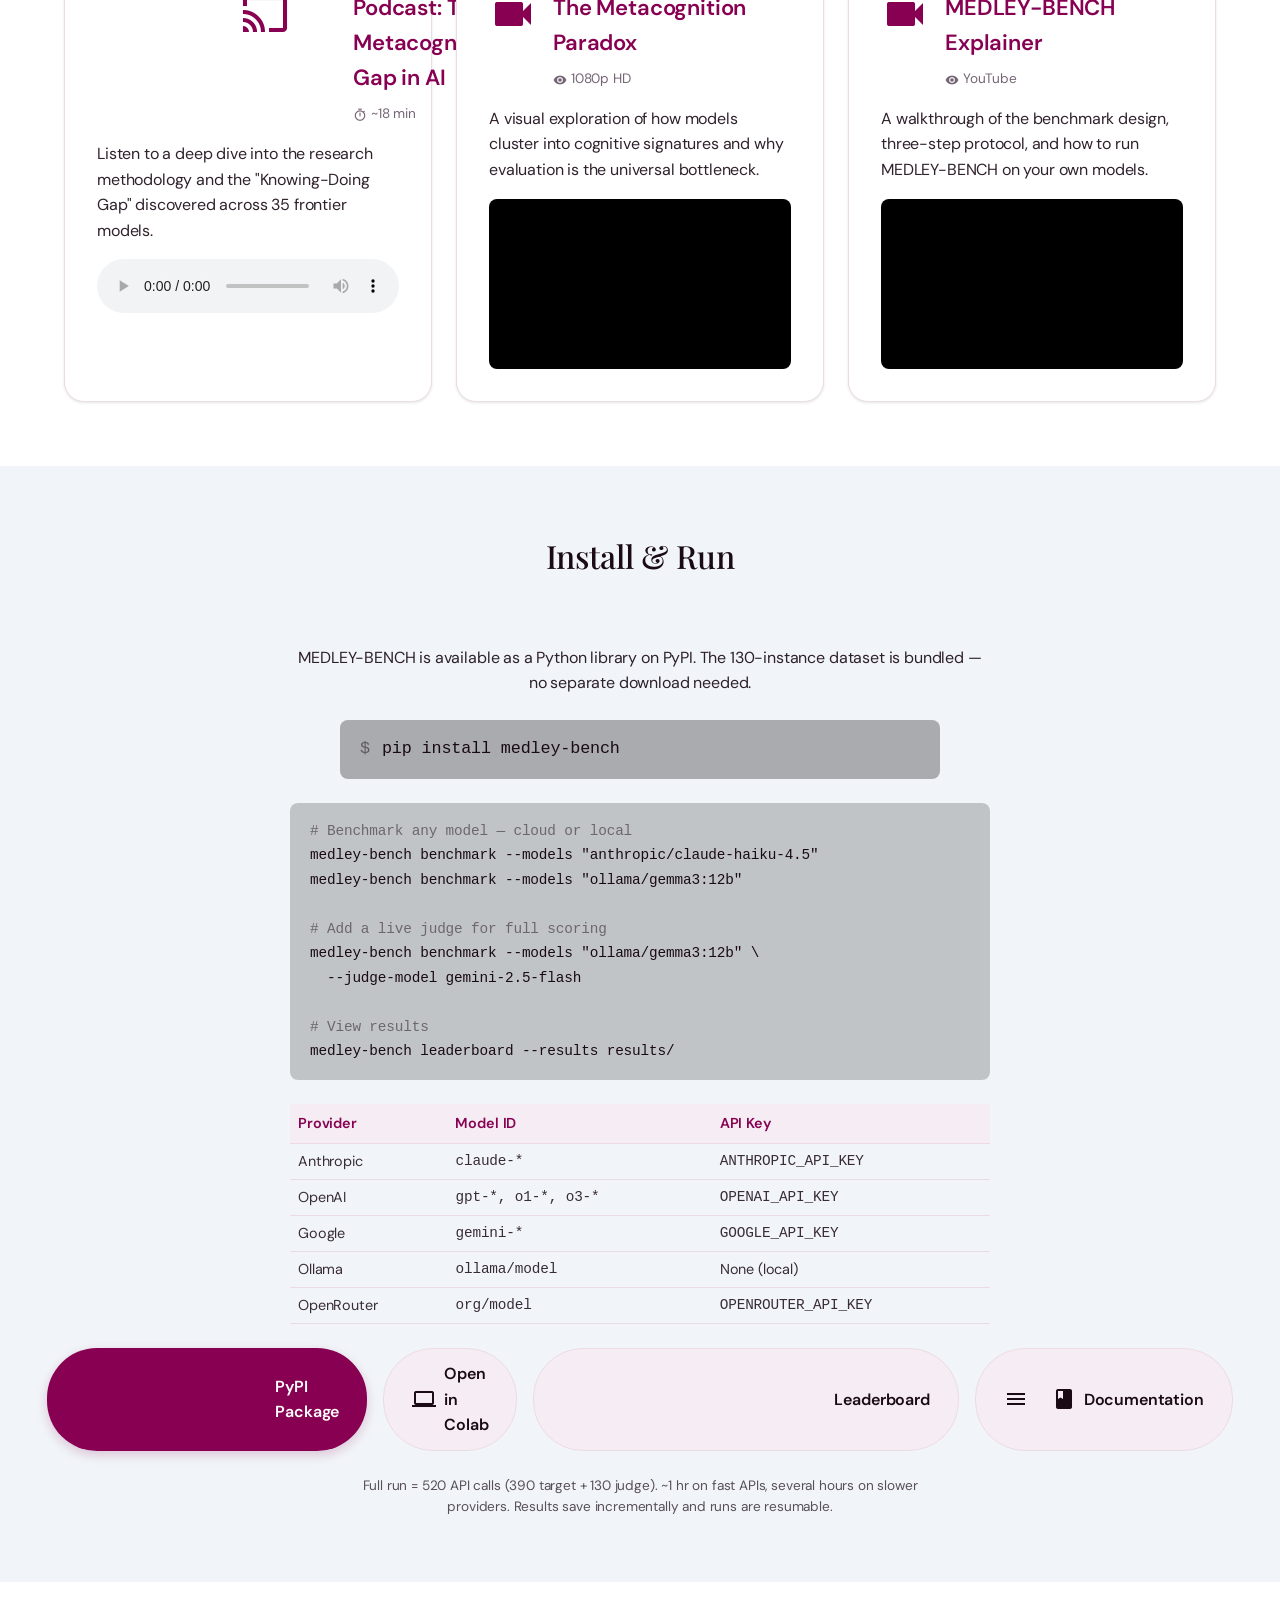
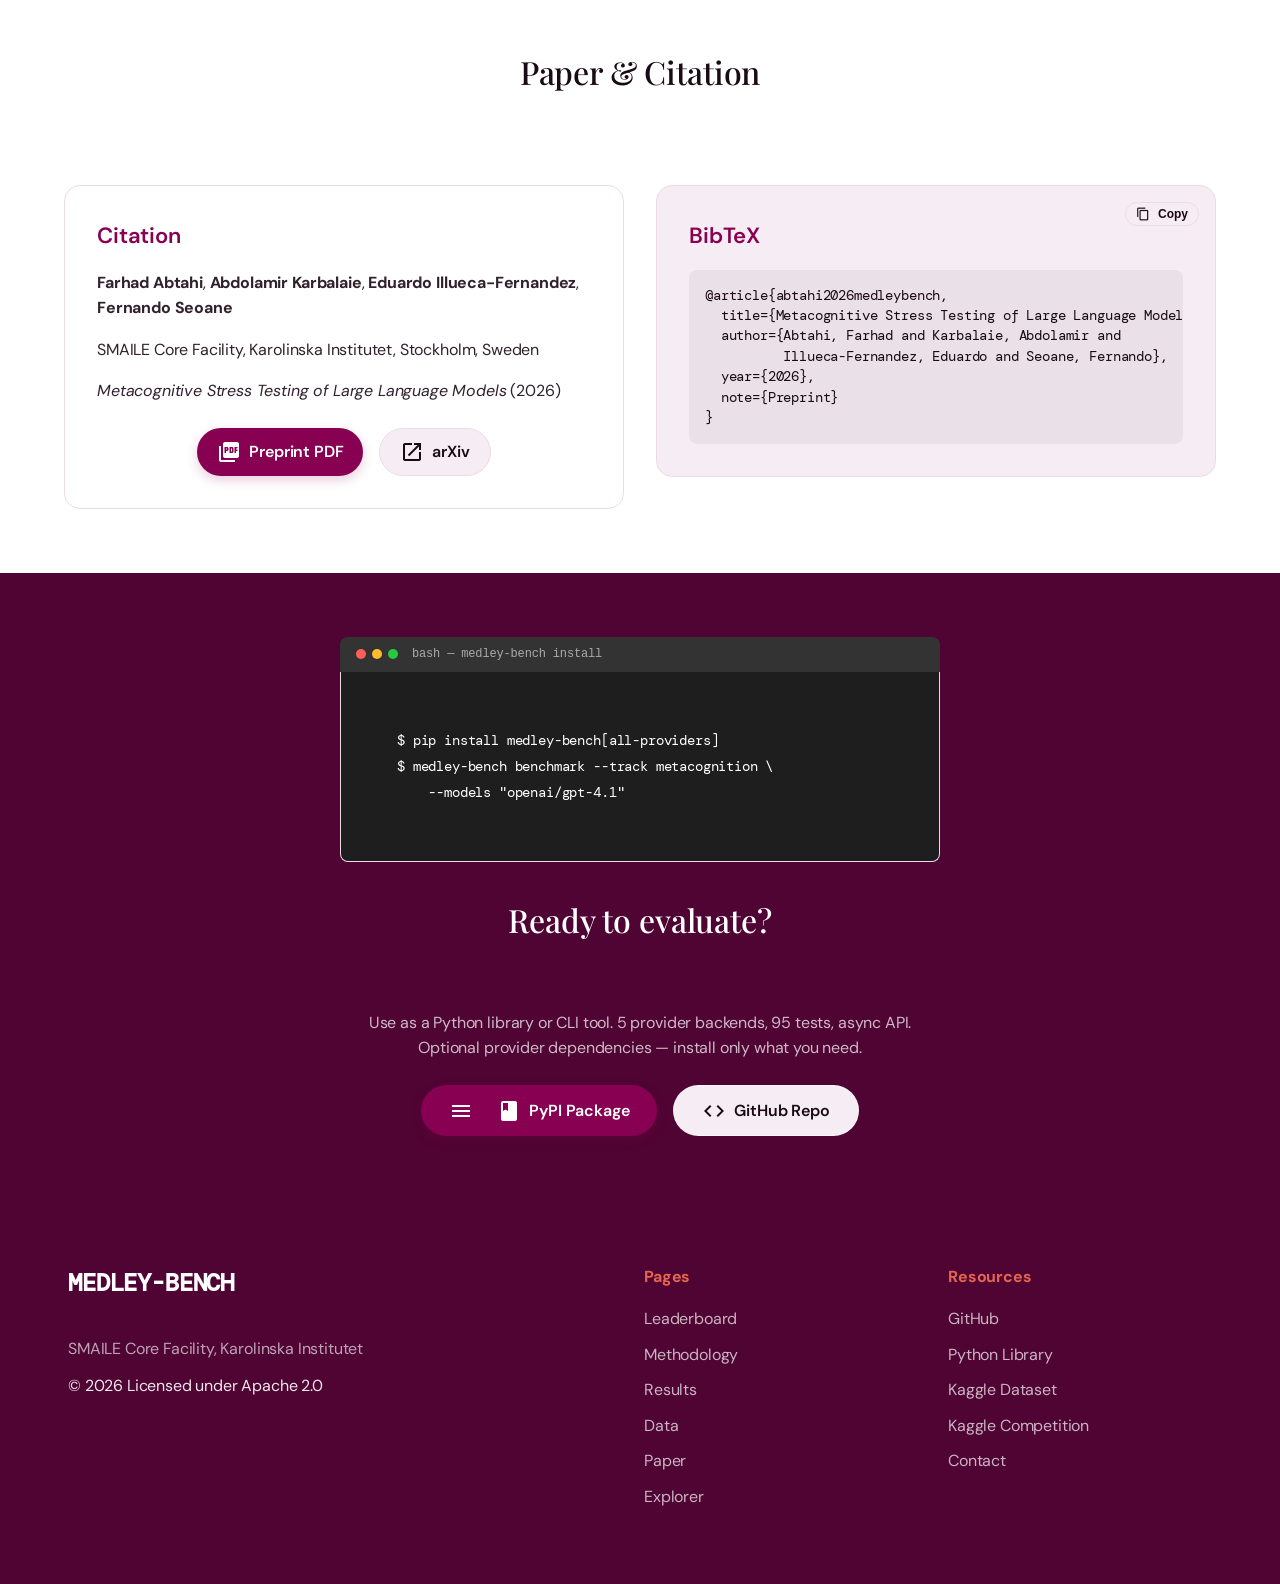
==== commit cfc219a7: "update" ====
--- a/website/index.html
+++ b/website/index.html
@@ -168,20 +168,80 @@
         </div>
     </section>
 
-    <!-- Quick Links -->
-    <section class="section-blue">
+    <!-- Install & Get Started -->
+    <section class="section-blue" id="install">
         <div class="container">
-            <h2 class="section-heading">Get Started</h2>
+            <h2 class="section-heading">Install & Run</h2>
+            <p style="text-align:center; max-width:700px; margin:0 auto var(--spacing-lg); opacity:0.9;">
+                MEDLEY-BENCH is available as a Python library on PyPI. The 130-instance dataset is bundled — no separate download needed.
+            </p>
+
+            <!-- Install command -->
+            <div style="max-width:600px; margin:0 auto var(--spacing-lg); background:rgba(0,0,0,0.3); border-radius:8px; padding:16px 20px; font-family:monospace; font-size:1.05rem; display:flex; align-items:center; gap:12px;">
+                <span style="opacity:0.5;">$</span>
+                <code style="flex:1;">pip install medley-bench</code>
+            </div>
+
+            <!-- Quick examples -->
+            <div style="max-width:700px; margin:0 auto var(--spacing-lg); text-align:left;">
+                <div style="background:rgba(0,0,0,0.2); border-radius:8px; padding:16px 20px; font-family:monospace; font-size:0.9rem; line-height:1.7;">
+                    <span style="opacity:0.5;"># Benchmark any model — cloud or local</span><br>
+                    medley-bench benchmark --models "anthropic/claude-haiku-4.5"<br>
+                    medley-bench benchmark --models "ollama/gemma3:12b"<br>
+                    <br>
+                    <span style="opacity:0.5;"># Add a live judge for full scoring</span><br>
+                    medley-bench benchmark --models "ollama/gemma3:12b" \<br>
+                    &nbsp;&nbsp;--judge-model gemini-2.5-flash<br>
+                    <br>
+                    <span style="opacity:0.5;"># View results</span><br>
+                    medley-bench leaderboard --results results/
+                </div>
+            </div>
+
+            <!-- Supported providers -->
+            <div style="max-width:700px; margin:0 auto var(--spacing-lg);">
+                <table style="width:100%; border-collapse:collapse; font-size:0.9rem;">
+                    <thead>
+                        <tr style="border-bottom:1px solid rgba(255,255,255,0.2);">
+                            <th style="text-align:left; padding:8px;">Provider</th>
+                            <th style="text-align:left; padding:8px;">Model ID</th>
+                            <th style="text-align:left; padding:8px;">API Key</th>
+                        </tr>
+                    </thead>
+                    <tbody style="opacity:0.85;">
+                        <tr><td style="padding:6px 8px;">Anthropic</td><td style="padding:6px 8px; font-family:monospace;">claude-*</td><td style="padding:6px 8px; font-family:monospace;">ANTHROPIC_API_KEY</td></tr>
+                        <tr><td style="padding:6px 8px;">OpenAI</td><td style="padding:6px 8px; font-family:monospace;">gpt-*, o1-*, o3-*</td><td style="padding:6px 8px; font-family:monospace;">OPENAI_API_KEY</td></tr>
+                        <tr><td style="padding:6px 8px;">Google</td><td style="padding:6px 8px; font-family:monospace;">gemini-*</td><td style="padding:6px 8px; font-family:monospace;">GOOGLE_API_KEY</td></tr>
+                        <tr><td style="padding:6px 8px;">Ollama</td><td style="padding:6px 8px; font-family:monospace;">ollama/model</td><td style="padding:6px 8px;">None (local)</td></tr>
+                        <tr><td style="padding:6px 8px;">OpenRouter</td><td style="padding:6px 8px; font-family:monospace;">org/model</td><td style="padding:6px 8px; font-family:monospace;">OPENROUTER_API_KEY</td></tr>
+                    </tbody>
+                </table>
+            </div>
+
+            <!-- Action buttons -->
             <div class="hero-actions" style="justify-content: center;">
-                <a href="leaderboard.html" class="btn-primary">
+                <a href="https://pypi.org/project/medley-bench/" class="btn-primary" target="_blank">
+                    <span class="material-icons">download</span>
+                    PyPI Package
+                </a>
+                <a href="https://github.com/ki-smile/medley-bench/blob/main/examples/medley_bench_colab.ipynb" class="btn-secondary" target="_blank">
+                    <span class="material-icons">laptop</span>
+                    Open in Colab
+                </a>
+                <a href="leaderboard.html" class="btn-secondary">
                     <span class="material-icons">leaderboard</span>
-                    View Leaderboard
+                    Leaderboard
                 </a>
                 <a href="data.html" class="btn-secondary">
                     <span class="material-icons">menu_book</span>
                     Documentation
                 </a>
             </div>
+
+            <!-- Runtime note -->
+            <p style="text-align:center; max-width:600px; margin:var(--spacing-lg) auto 0; font-size:0.85rem; opacity:0.7;">
+                Full run = 520 API calls (390 target + 130 judge). ~1 hr on fast APIs, several hours on slower providers. Results save incrementally and runs are resumable.
+            </p>
         </div>
     </section>
 
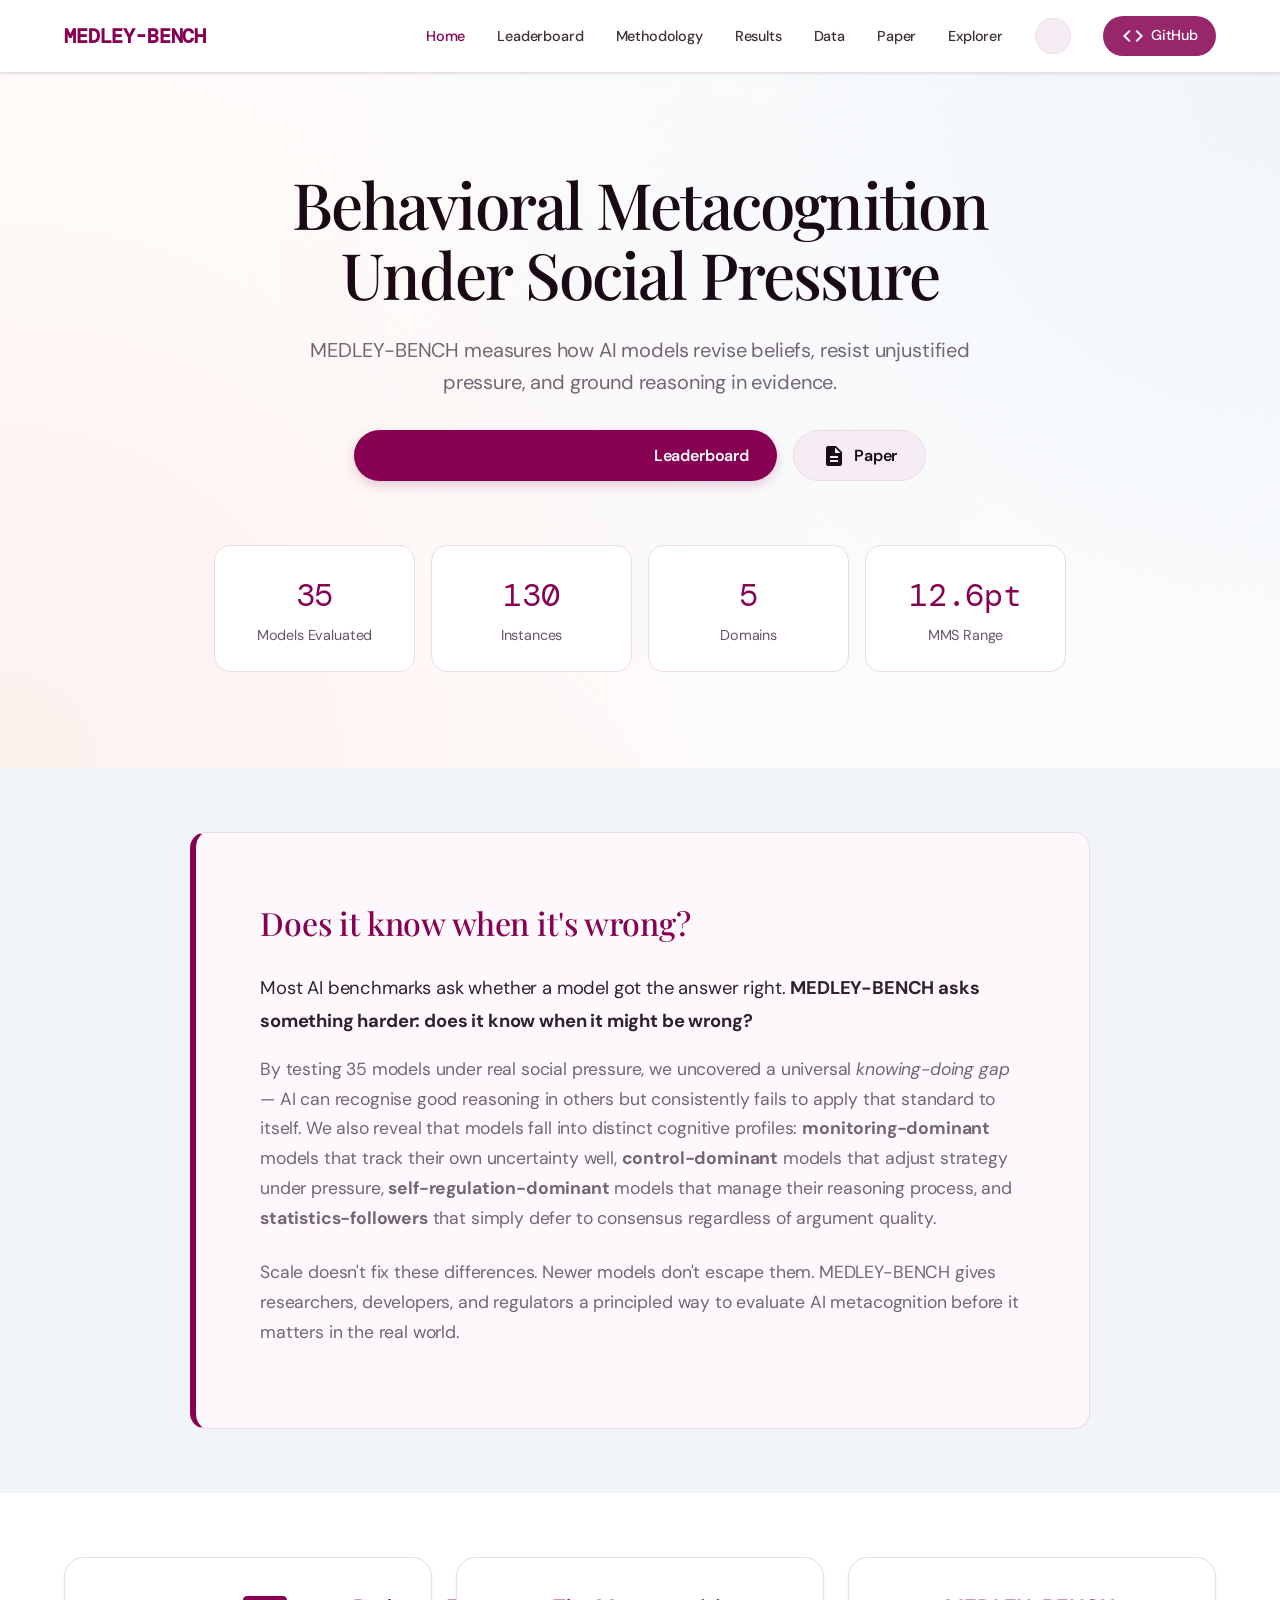
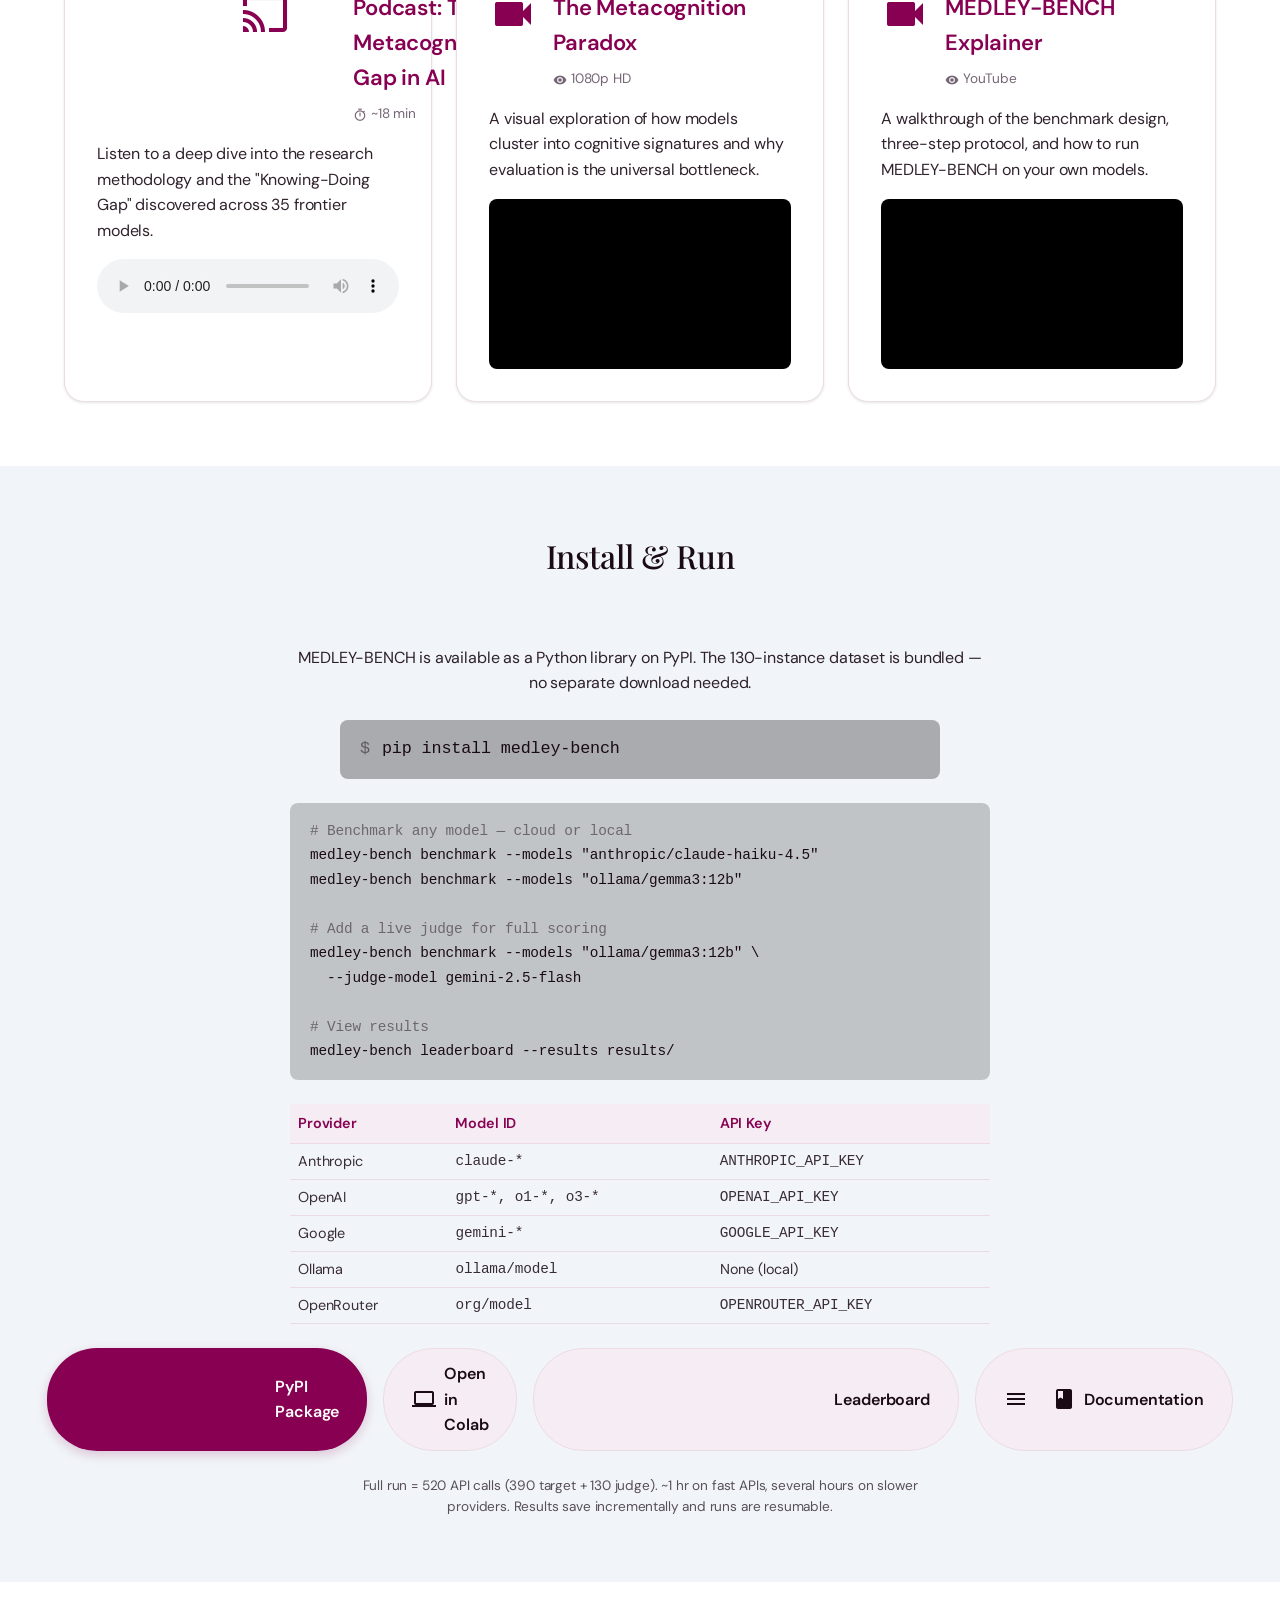
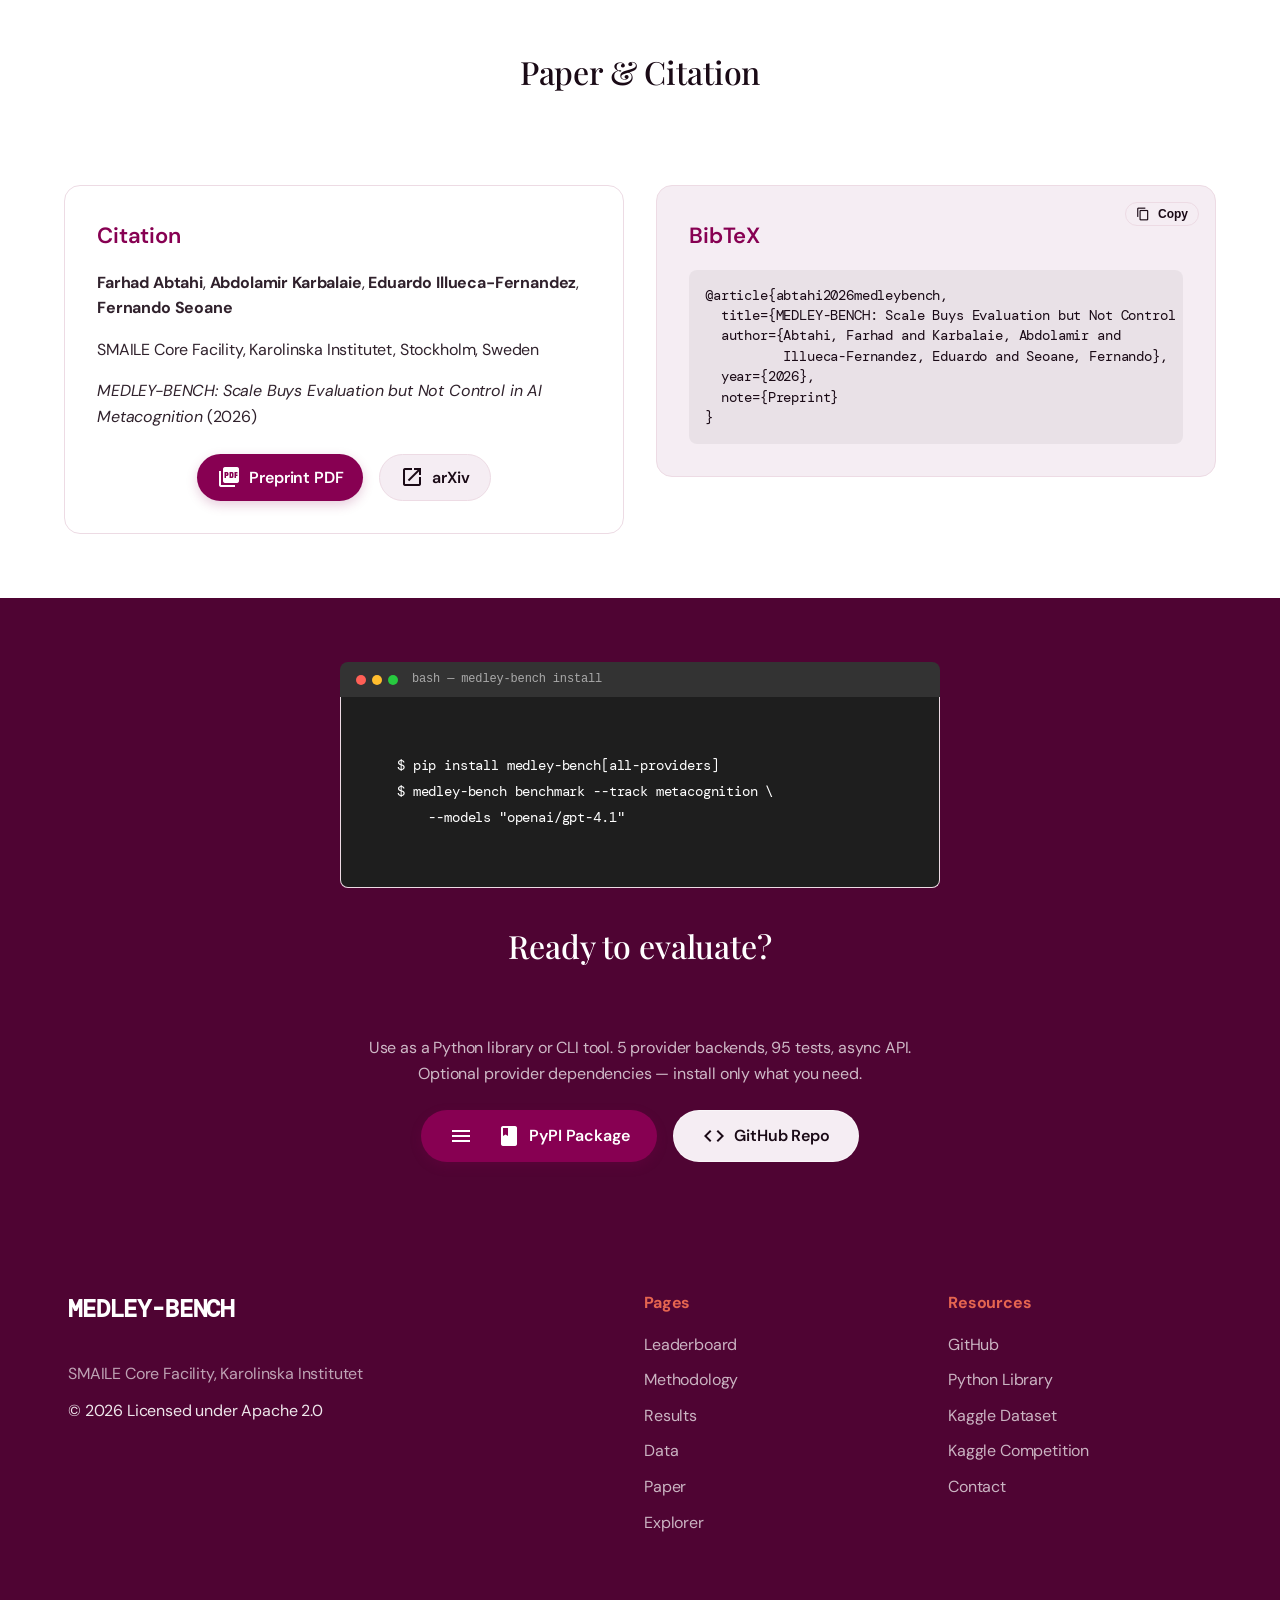
==== commit 9d7c37cc: "Update index.html" ====
--- a/website/index.html
+++ b/website/index.html
@@ -62,7 +62,7 @@
                     <span class="material-icons">leaderboard</span>
                     Leaderboard
                 </a>
-                <a href="paper.html" class="btn-secondary">
+                <a href="manuscript.html" class="btn-secondary">
                     <span class="material-icons">description</span>
                     Paper
                 </a>
@@ -255,14 +255,14 @@
                     <h3 style="margin-bottom: var(--spacing-md);">Citation</h3>
                     <p><strong>Farhad Abtahi</strong>, <strong>Abdolamir Karbalaie</strong>, <strong>Eduardo Illueca-Fernandez</strong>, <strong>Fernando Seoane</strong></p>
                     <p>SMAILE Core Facility, Karolinska Institutet, Stockholm, Sweden</p>
-                    <p style="margin-top: var(--spacing-md);"><em>Metacognitive Stress Testing of Large Language Models</em> (2026)</p>
+                    <p style="margin-top: var(--spacing-md);"><em>MEDLEY-BENCH: Scale Buys Evaluation but Not Control in AI Metacognition</em> (2026)</p>
                     
                     <div class="hero-actions" style="margin-top: var(--spacing-lg); flex-wrap: wrap;">
-                        <a href="#" class="btn-primary" style="padding: 10px 20px;">
+                        <a href="manuscript.html" class="btn-primary" style="padding: 10px 20px;">
                             <span class="material-icons">picture_as_pdf</span>
                             Preprint PDF
                         </a>
-                        <a href="#" class="btn-secondary" style="padding: 10px 20px;">
+                        <a href="manuscript.html" class="btn-secondary" style="padding: 10px 20px;">
                             <span class="material-icons">open_in_new</span>
                             arXiv
                         </a>
@@ -273,7 +273,7 @@
                 <div class="method-card" style="position: relative; background: var(--bg-surface-variant);">
                     <h3 style="margin-bottom: var(--spacing-md);">BibTeX</h3>
                     <pre id="bibtex-block" style="background: rgba(0,0,0,0.05); border-radius: 8px; padding: var(--spacing-md); overflow-x: auto; font-family: 'DM Mono', monospace; font-size: 0.85rem; line-height: 1.5; color: var(--text-main);">@article{abtahi2026medleybench,
-  title={Metacognitive Stress Testing of Large Language Models},
+  title={MEDLEY-BENCH: Scale Buys Evaluation but Not Control in AI Metacognition},
   author={Abtahi, Farhad and Karbalaie, Abdolamir and
           Illueca-Fernandez, Eduardo and Seoane, Fernando},
   year={2026},
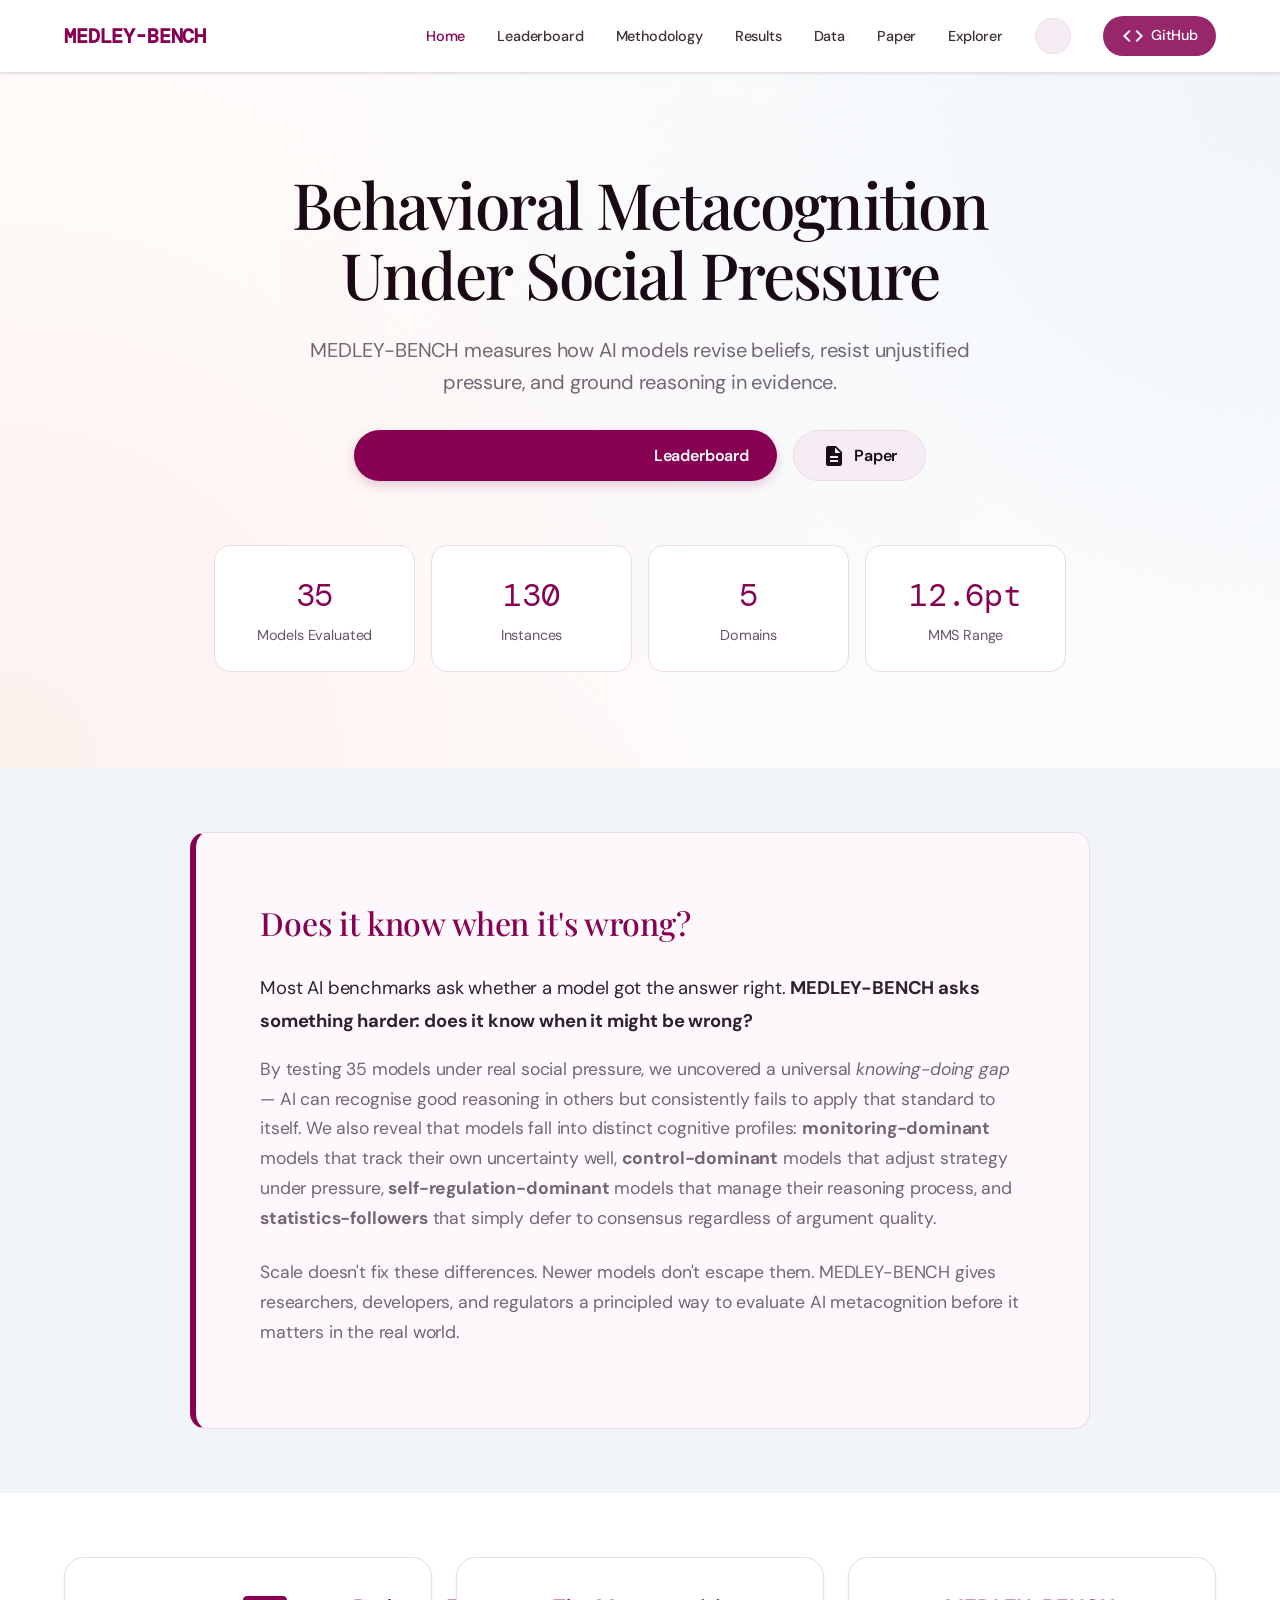
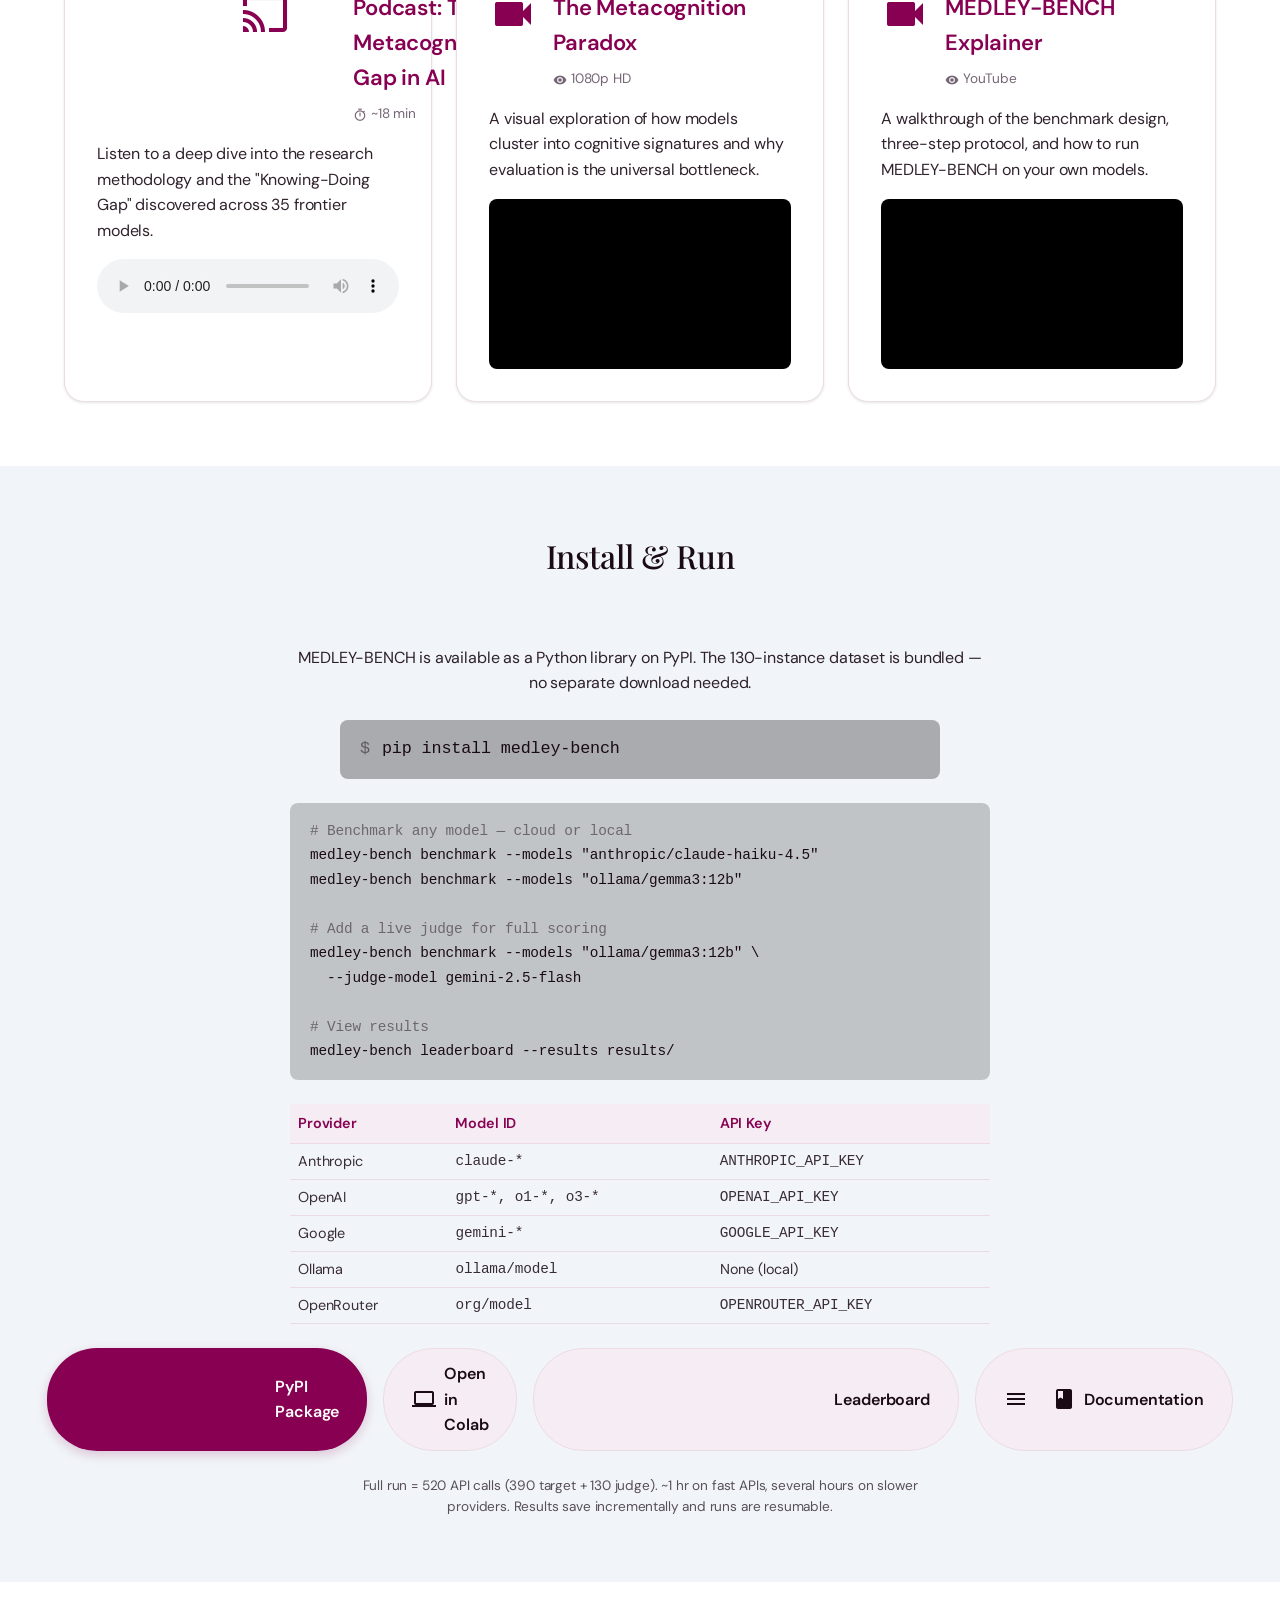
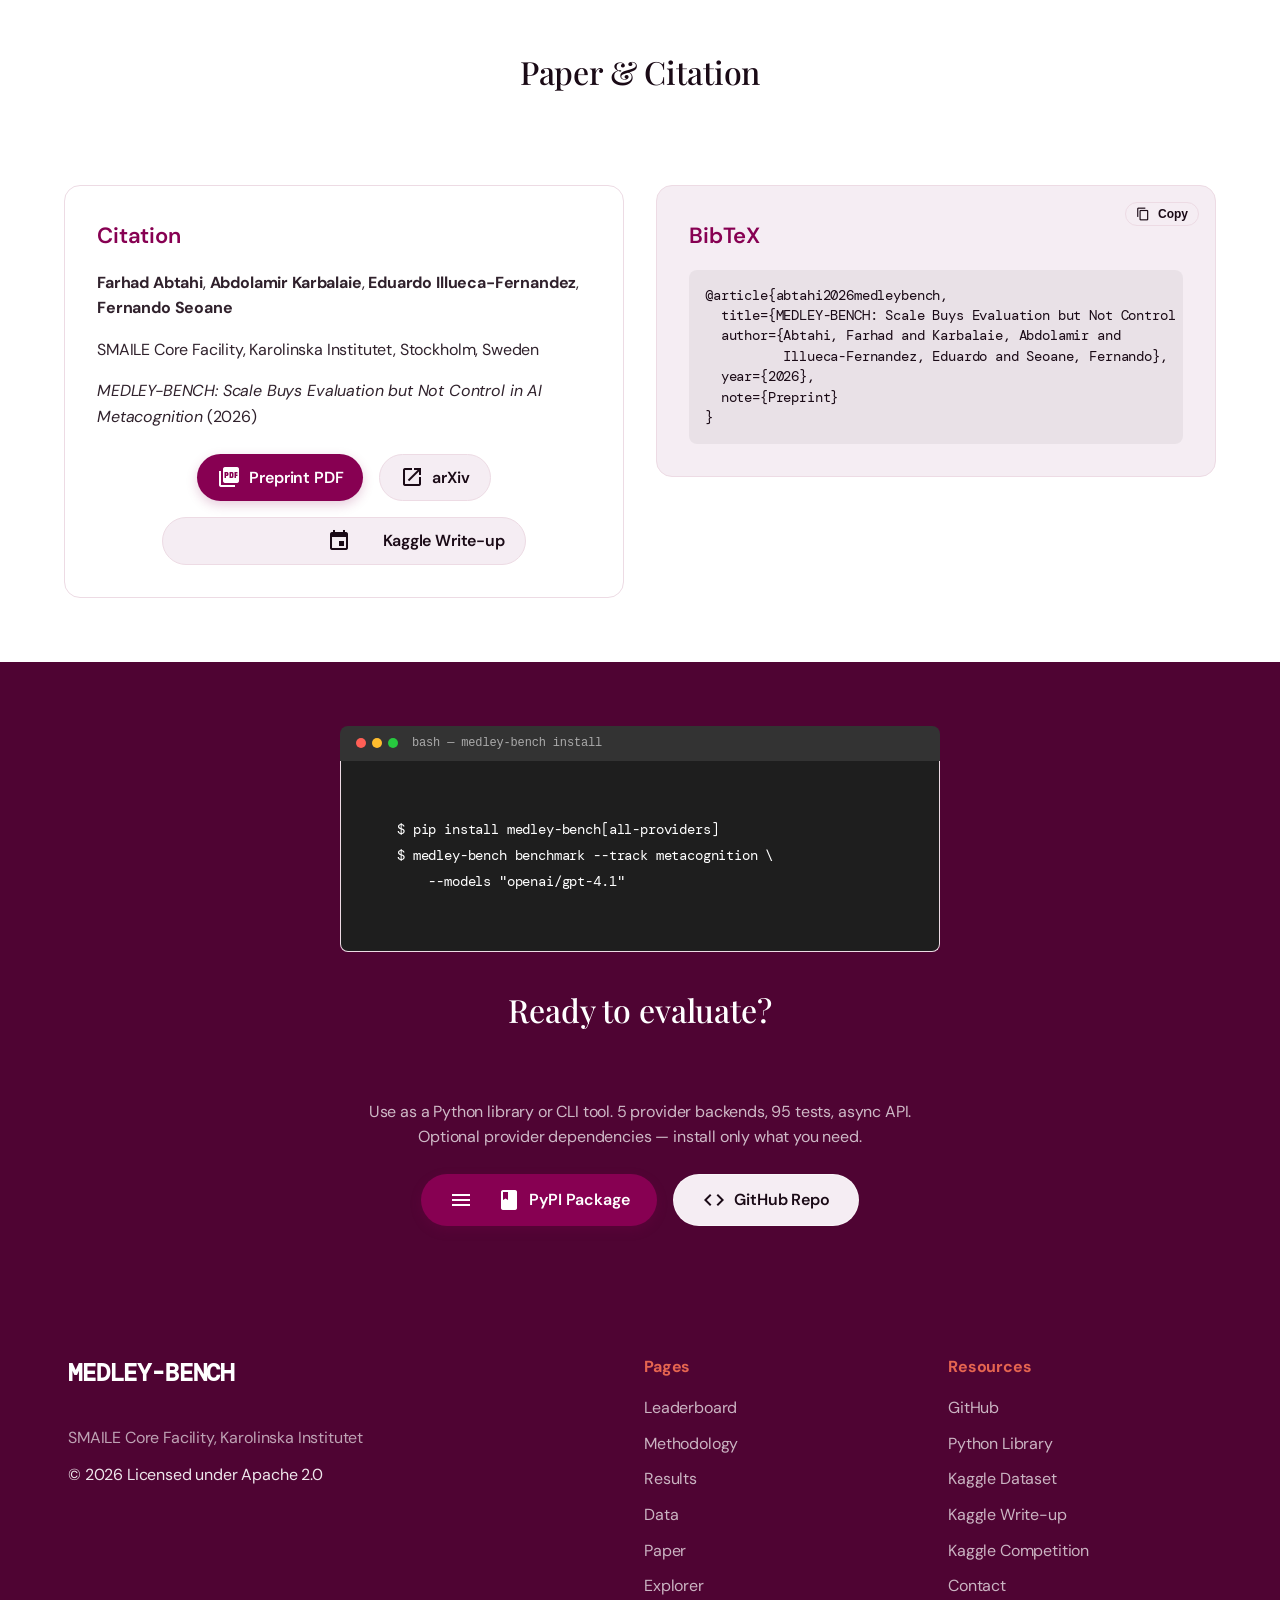
==== commit 15099954: "updated with latest results" ====
--- a/website/index.html
+++ b/website/index.html
@@ -266,6 +266,10 @@
                             <span class="material-icons">open_in_new</span>
                             arXiv
                         </a>
+                        <a href="https://kaggle.com/competitions/kaggle-measuring-agi/writeups/new-writeup-1773873293562" target="_blank" class="btn-secondary" style="padding: 10px 20px;">
+                            <span class="material-icons">emoji_events</span>
+                            Kaggle Write-up
+                        </a>
                     </div>
                 </div>
 
@@ -345,8 +349,9 @@
                 <ul>
                     <li><a href="https://github.com/ki-smile/medley-bench" target="_blank">GitHub</a></li>
                     <li><a href="https://pypi.org/project/medley-bench/" target="_blank">Python Library</a></li>
-                    <li><a href="https://www.kaggle.com/datasets/" target="_blank">Kaggle Dataset</a></li>
-                    <li><a href="https://www.kaggle.com/competitions/" target="_blank">Kaggle Competition</a></li>
+                    <li><a href="https://www.kaggle.com/datasets/farhadabtahi/medley-bench-data" target="_blank">Kaggle Dataset</a></li>
+                    <li><a href="https://kaggle.com/competitions/kaggle-measuring-agi/writeups/new-writeup-1773873293562" target="_blank">Kaggle Write-up</a></li>
+                    <li><a href="https://www.kaggle.com/competitions/kaggle-measuring-agi" target="_blank">Kaggle Competition</a></li>
                     <li><a href="mailto:farhad.abtahi@ki.se">Contact</a></li>
                 </ul>
             </div>
